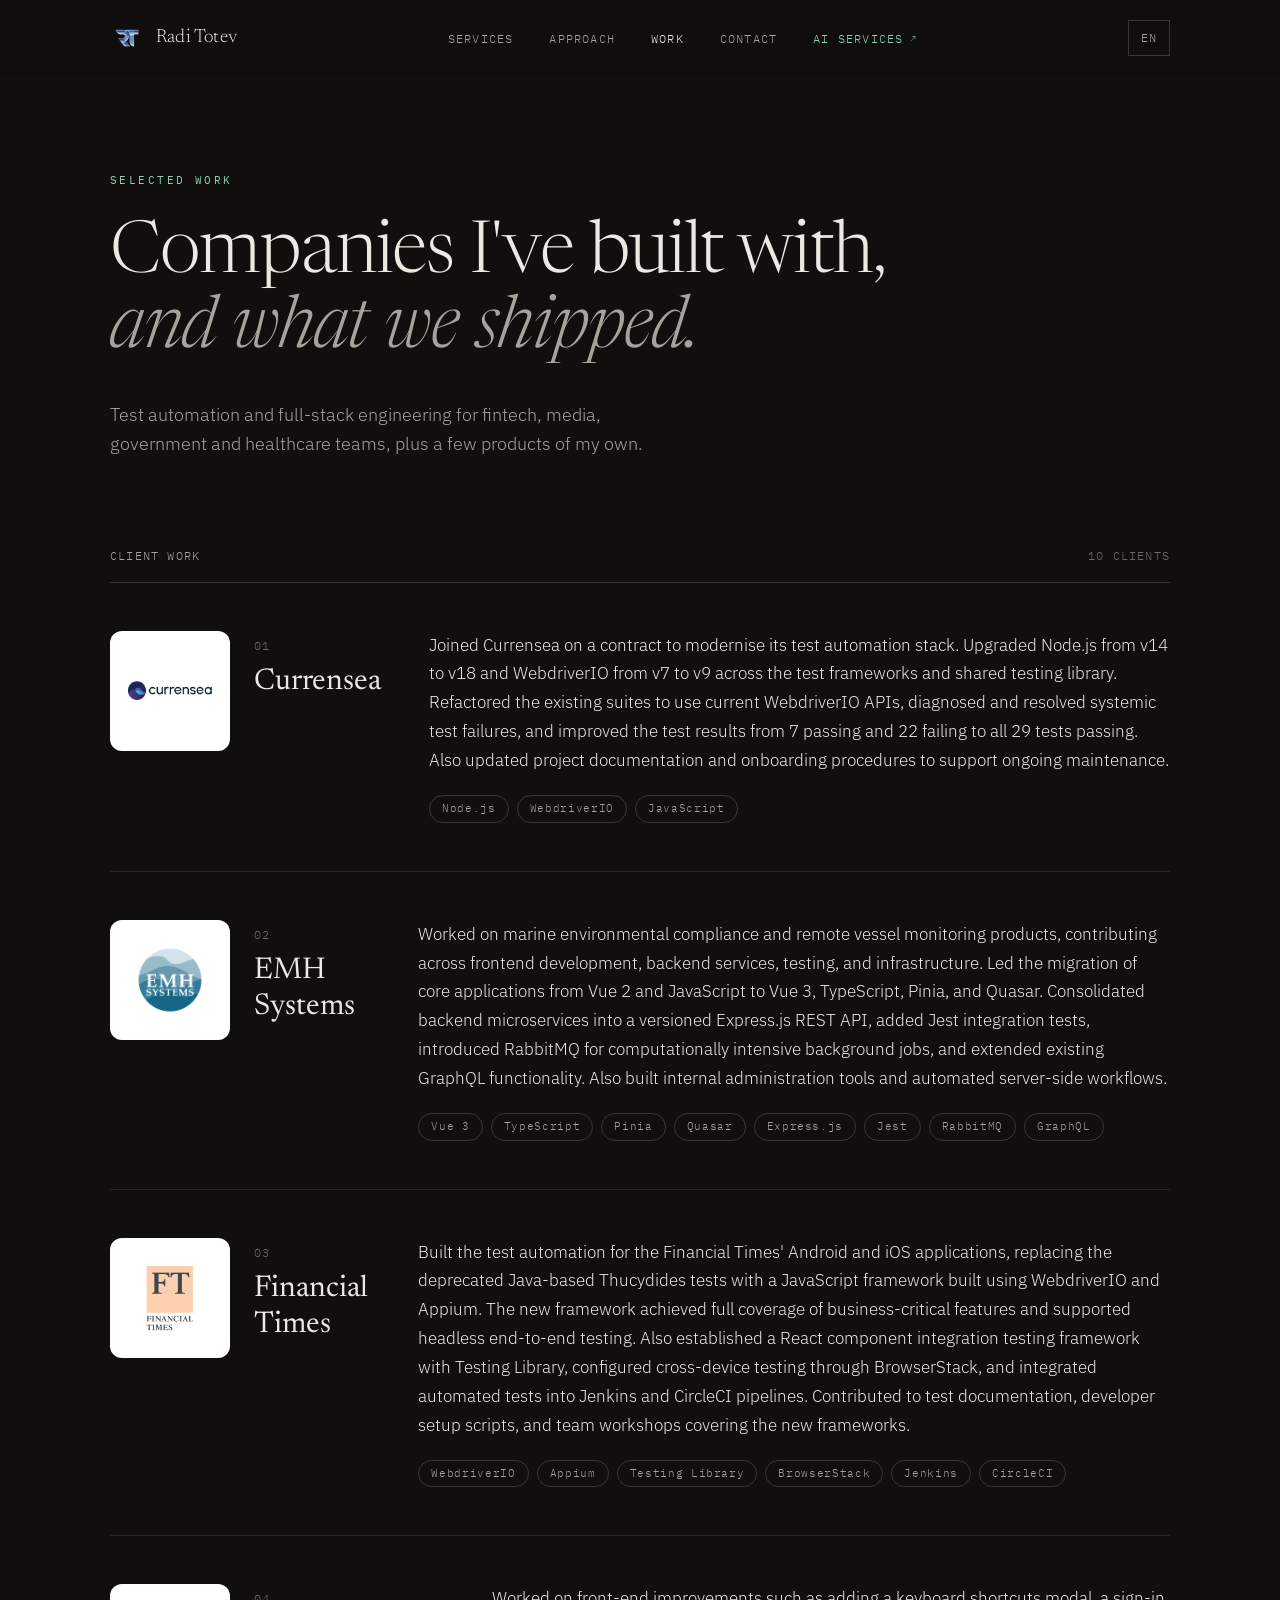
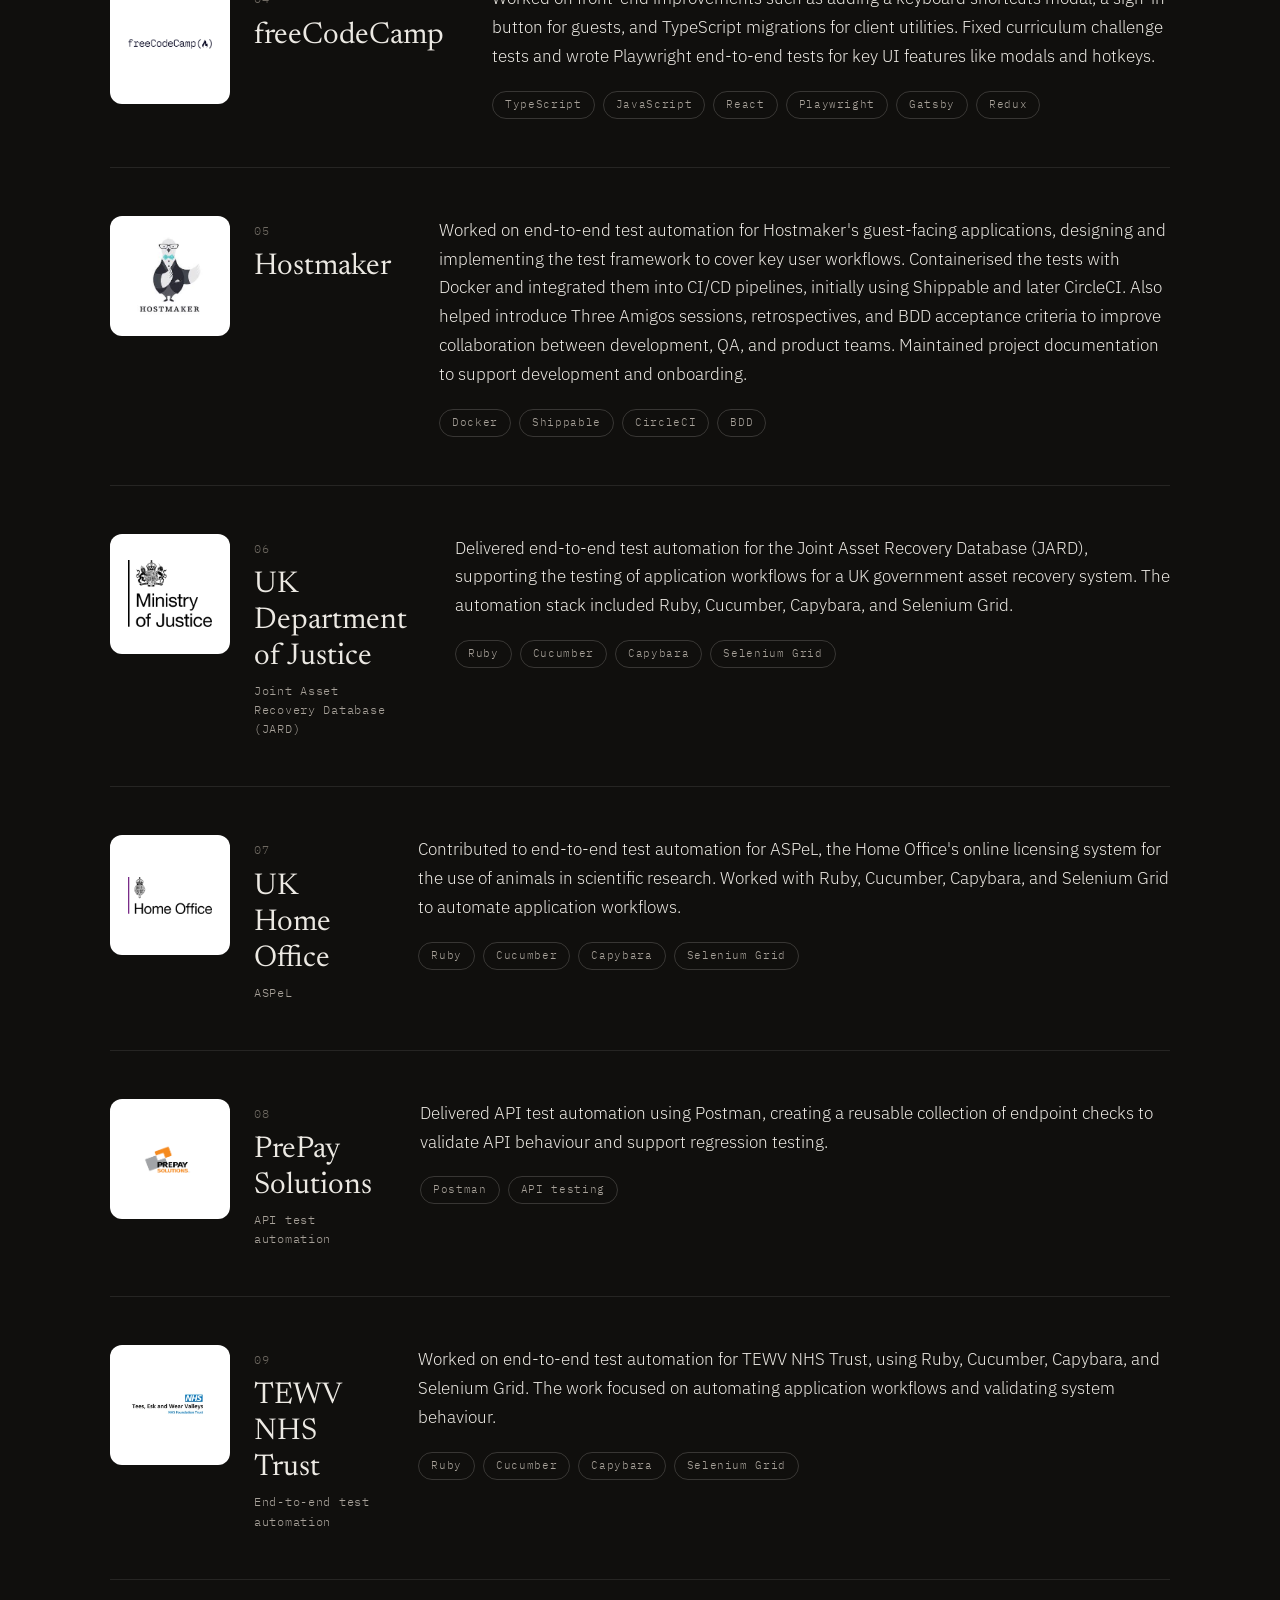
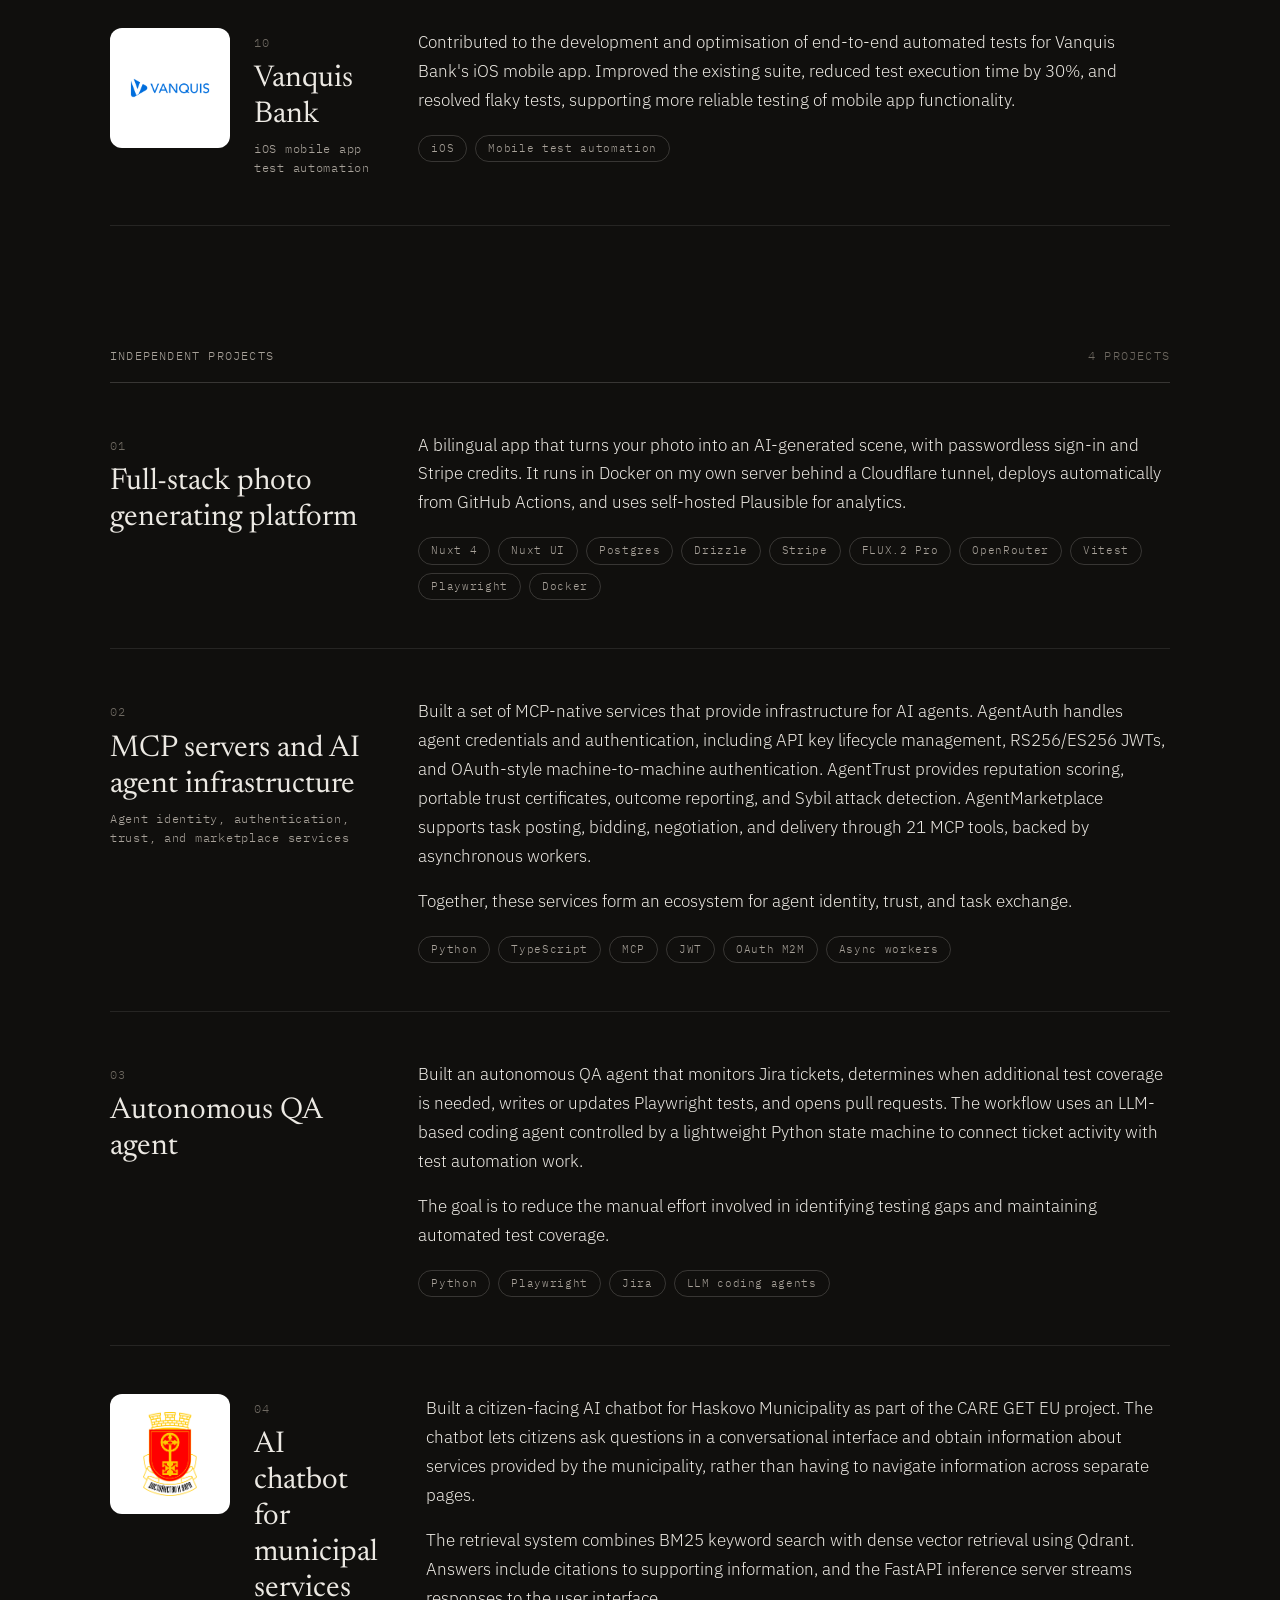
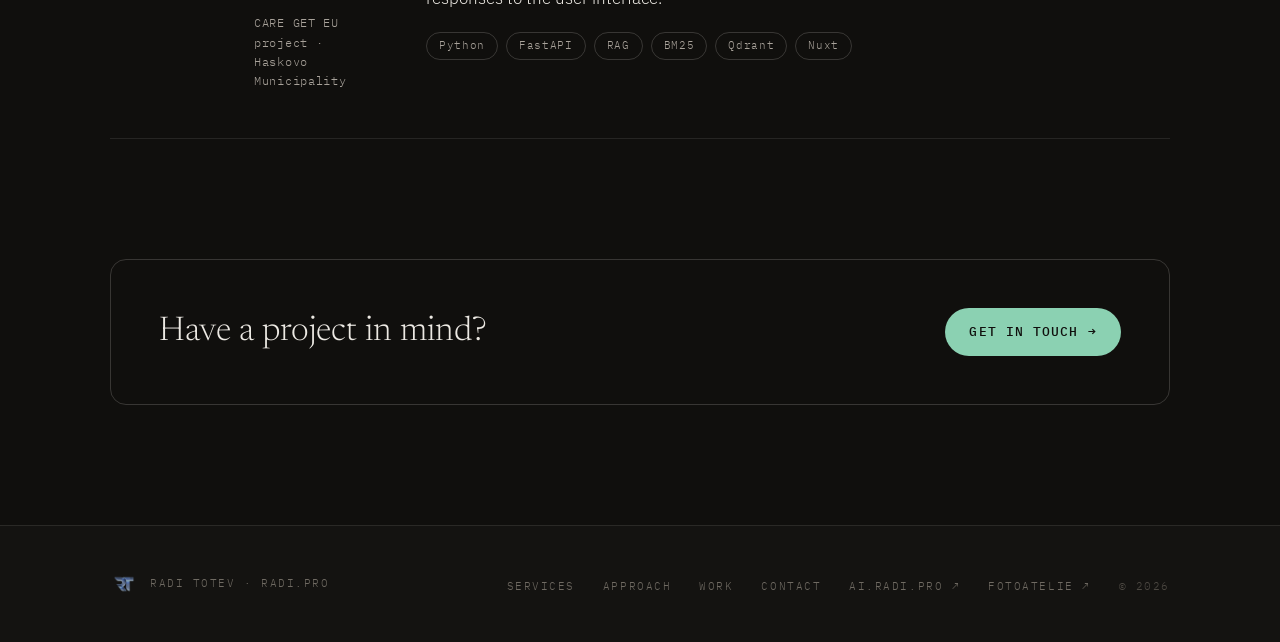
==== portfolio.html @ 9079ce74 "Add portfolio page with client work and independent projects" ====
<!DOCTYPE html>
<html lang="en" data-lang="en">
<head>
    <meta charset="UTF-8">
    <meta name="viewport" content="width=device-width, initial-scale=1.0">

    <!-- SEO Meta Tags -->
    <title>Portfolio | Radi Totev</title>
    <meta name="description" content="Selected work by Radi Totev: test automation and full-stack engineering for the Financial Times, freeCodeCamp, EMH Systems, UK government departments and more.">
    <meta name="author" content="Radi Totev">
    <meta name="robots" content="index, follow">
    <meta name="theme-color" content="#100f0d">
    <link rel="canonical" href="https://www.radi.pro/portfolio.html">

    <!-- Open Graph / Social Media -->
    <meta property="og:type" content="website">
    <meta property="og:url" content="https://www.radi.pro/portfolio.html">
    <meta property="og:site_name" content="Radi Totev — IT Solutions">
    <meta property="og:locale" content="en_US">
    <meta property="og:locale:alternate" content="bg_BG">
    <meta property="og:title" content="Portfolio | Radi Totev">
    <meta property="og:description" content="Test automation and full-stack engineering for fintech, media, government and healthcare teams.">
    <meta property="og:image" content="https://www.radi.pro/assets/og-image.png">
    <meta property="og:image:width" content="1200">
    <meta property="og:image:height" content="630">
    <meta property="og:image:alt" content="Radi Totev — self-hosted IT infrastructure">

    <!-- Twitter Card -->
    <meta name="twitter:card" content="summary_large_image">
    <meta name="twitter:title" content="Portfolio | Radi Totev">
    <meta name="twitter:description" content="Test automation and full-stack engineering for fintech, media, government and healthcare teams.">
    <meta name="twitter:image" content="https://www.radi.pro/assets/og-image.png">
    <meta name="twitter:image:alt" content="Radi Totev — self-hosted IT infrastructure">

        <!-- Favicon -->
    <link rel="apple-touch-icon" sizes="180x180" href="assets/favicon/apple-touch-icon.png">
    <link rel="icon" type="image/png" sizes="32x32" href="assets/favicon/favicon-32x32.png">
    <link rel="icon" type="image/png" sizes="16x16" href="assets/favicon/favicon-16x16.png">
    <link rel="manifest" href="assets/favicon/site.webmanifest">

    <!-- Fonts -->
    <link rel="preconnect" href="https://fonts.googleapis.com">
    <link rel="preconnect" href="https://fonts.gstatic.com" crossorigin>
    <link href="https://fonts.googleapis.com/css2?family=Newsreader:ital,opsz,wght@0,6..72,300..600;1,6..72,300..500&family=IBM+Plex+Sans:wght@300;400;500&family=IBM+Plex+Mono:wght@400;500&display=swap" rel="stylesheet">

    <!-- Stylesheet -->
    <link rel="stylesheet" href="style.css?v=3">

    <!-- Privacy-friendly analytics by Plausible -->
    <script async src="https://analytics.radi.pro/js/pa-_RwppZNgy5MrmGpZ4Vivo.js"></script>
    <script>
      window.plausible=window.plausible||function(){(plausible.q=plausible.q||[]).push(arguments)},plausible.init=plausible.init||function(i){plausible.o=i||{}};
      plausible.init()
    </script>
</head>
<body>
    <a href="#main" class="skip-link" data-i18n="accessibility.skipLink">Skip to main content</a>

    <!-- ============================================
         NAVIGATION
         ============================================ -->
    <nav class="nav" role="navigation" aria-label="Main navigation">
        <div class="wrap nav-inner">
            <a href="index.html" class="nav-logo" aria-label="Home">
                <img src="assets/logo.png" alt="">
                <span>Radi Totev</span>
            </a>

            <ul class="nav-links">
                <li><a href="index.html#services" class="nav-link" data-i18n="nav.services">Services</a></li>
                <li><a href="index.html#approach" class="nav-link" data-i18n="nav.approach">Approach</a></li>
                <li><a href="portfolio.html" class="nav-link" aria-current="page" data-i18n="nav.work">Work</a></li>
                <li><a href="index.html#contact" class="nav-link" data-i18n="nav.contact">Contact</a></li>
                <li>
                    <a href="https://ai.radi.pro" class="nav-link nav-link--ai" target="_blank" rel="noopener">
                        <span data-i18n="nav.ai">AI Services</span>
                        <span class="arr" aria-hidden="true">&#8599;</span>
                    </a>
                </li>
            </ul>

            <button class="lang-switcher" aria-label="Switch language" title="Switch language">
                <span class="lang-switcher-current">EN</span>
            </button>

            <button class="nav-toggle" aria-label="Toggle navigation menu" aria-expanded="false">
                <span></span>
                <span></span>
                <span></span>
            </button>
        </div>
    </nav>

    <main id="main">
        <section class="wrap pf-hero">
            <p class="eyebrow">Selected work</p>
            <h1>Companies I've built with, <em>and what we shipped.</em></h1>
            <p class="pf-lede">Test automation and full-stack engineering for fintech, media, government and healthcare teams, plus a few products of my own.</p>
        </section>

        <section id="work" class="wrap pf-section" aria-labelledby="work-h">
            <div class="pf-head">
                <h2 id="work-h">Client work</h2>
                <span>10 clients</span>
            </div>
            <article class="pf-row">
                <div class="pf-id">
                    <div class="pf-logo"><img src="assets/logos/currensea.png" alt="Currensea logo" loading="lazy"></div>
                    <div>
                        <span class="pf-num">01</span>
                        <h3 class="pf-name">Currensea</h3>
                    </div>
                </div>
                <div class="pf-body">
                    <p>Joined Currensea on a contract to modernise its test automation stack. Upgraded Node.js from v14 to v18 and WebdriverIO from v7 to v9 across the test frameworks and shared testing library. Refactored the existing suites to use current WebdriverIO APIs, diagnosed and resolved systemic test failures, and improved the test results from 7 passing and 22 failing to all 29 tests passing. Also updated project documentation and onboarding procedures to support ongoing maintenance.</p>
                    <ul class="pf-tags"><li>Node.js</li><li>WebdriverIO</li><li>JavaScript</li></ul>
                </div>
            </article>
            <article class="pf-row">
                <div class="pf-id">
                    <div class="pf-logo"><img src="assets/logos/emh.jpg" alt="EMH Systems logo" loading="lazy"></div>
                    <div>
                        <span class="pf-num">02</span>
                        <h3 class="pf-name">EMH Systems</h3>
                    </div>
                </div>
                <div class="pf-body">
                    <p>Worked on marine environmental compliance and remote vessel monitoring products, contributing across frontend development, backend services, testing, and infrastructure. Led the migration of core applications from Vue 2 and JavaScript to Vue 3, TypeScript, Pinia, and Quasar. Consolidated backend microservices into a versioned Express.js REST API, added Jest integration tests, introduced RabbitMQ for computationally intensive background jobs, and extended existing GraphQL functionality. Also built internal administration tools and automated server-side workflows.</p>
                    <ul class="pf-tags"><li>Vue 3</li><li>TypeScript</li><li>Pinia</li><li>Quasar</li><li>Express.js</li><li>Jest</li><li>RabbitMQ</li><li>GraphQL</li></ul>
                </div>
            </article>
            <article class="pf-row">
                <div class="pf-id">
                    <div class="pf-logo"><img src="assets/logos/ft.png" alt="Financial Times logo" loading="lazy"></div>
                    <div>
                        <span class="pf-num">03</span>
                        <h3 class="pf-name">Financial Times</h3>
                    </div>
                </div>
                <div class="pf-body">
                    <p>Built the test automation for the Financial Times&#x27; Android and iOS applications, replacing the deprecated Java-based Thucydides tests with a JavaScript framework built using WebdriverIO and Appium. The new framework achieved full coverage of business-critical features and supported headless end-to-end testing. Also established a React component integration testing framework with Testing Library, configured cross-device testing through BrowserStack, and integrated automated tests into Jenkins and CircleCI pipelines. Contributed to test documentation, developer setup scripts, and team workshops covering the new frameworks.</p>
                    <ul class="pf-tags"><li>WebdriverIO</li><li>Appium</li><li>Testing Library</li><li>BrowserStack</li><li>Jenkins</li><li>CircleCI</li></ul>
                </div>
            </article>
            <article class="pf-row">
                <div class="pf-id">
                    <div class="pf-logo"><img src="assets/logos/freecodecamp.png" alt="freeCodeCamp logo" loading="lazy"></div>
                    <div>
                        <span class="pf-num">04</span>
                        <h3 class="pf-name">freeCodeCamp</h3>
                    </div>
                </div>
                <div class="pf-body">
                    <p>Worked on front-end improvements such as adding a keyboard shortcuts modal, a sign-in button for guests, and TypeScript migrations for client utilities. Fixed curriculum challenge tests and wrote Playwright end-to-end tests for key UI features like modals and hotkeys.</p>
                    <ul class="pf-tags"><li>TypeScript</li><li>JavaScript</li><li>React</li><li>Playwright</li><li>Gatsby</li><li>Redux</li></ul>
                </div>
            </article>
            <article class="pf-row">
                <div class="pf-id">
                    <div class="pf-logo"><img src="assets/logos/hostmaker.jpg" alt="Hostmaker logo" loading="lazy"></div>
                    <div>
                        <span class="pf-num">05</span>
                        <h3 class="pf-name">Hostmaker</h3>
                    </div>
                </div>
                <div class="pf-body">
                    <p>Worked on end-to-end test automation for Hostmaker&#x27;s guest-facing applications, designing and implementing the test framework to cover key user workflows. Containerised the tests with Docker and integrated them into CI/CD pipelines, initially using Shippable and later CircleCI. Also helped introduce Three Amigos sessions, retrospectives, and BDD acceptance criteria to improve collaboration between development, QA, and product teams. Maintained project documentation to support development and onboarding.</p>
                    <ul class="pf-tags"><li>Docker</li><li>Shippable</li><li>CircleCI</li><li>BDD</li></ul>
                </div>
            </article>
            <article class="pf-row">
                <div class="pf-id">
                    <div class="pf-logo"><img src="assets/logos/moj.png" alt="UK Department of Justice logo" loading="lazy"></div>
                    <div>
                        <span class="pf-num">06</span>
                        <h3 class="pf-name">UK Department of Justice</h3>
                        <p class="pf-sub">Joint Asset Recovery Database (JARD)</p>
                    </div>
                </div>
                <div class="pf-body">
                    <p>Delivered end-to-end test automation for the Joint Asset Recovery Database (JARD), supporting the testing of application workflows for a UK government asset recovery system. The automation stack included Ruby, Cucumber, Capybara, and Selenium Grid.</p>
                    <ul class="pf-tags"><li>Ruby</li><li>Cucumber</li><li>Capybara</li><li>Selenium Grid</li></ul>
                </div>
            </article>
            <article class="pf-row">
                <div class="pf-id">
                    <div class="pf-logo"><img src="assets/logos/homeoffice.png" alt="UK Home Office logo" loading="lazy"></div>
                    <div>
                        <span class="pf-num">07</span>
                        <h3 class="pf-name">UK Home Office</h3>
                        <p class="pf-sub">ASPeL</p>
                    </div>
                </div>
                <div class="pf-body">
                    <p>Contributed to end-to-end test automation for ASPeL, the Home Office&#x27;s online licensing system for the use of animals in scientific research. Worked with Ruby, Cucumber, Capybara, and Selenium Grid to automate application workflows.</p>
                    <ul class="pf-tags"><li>Ruby</li><li>Cucumber</li><li>Capybara</li><li>Selenium Grid</li></ul>
                </div>
            </article>
            <article class="pf-row">
                <div class="pf-id">
                    <div class="pf-logo"><img src="assets/logos/prepay.png" alt="PrePay Solutions logo" loading="lazy"></div>
                    <div>
                        <span class="pf-num">08</span>
                        <h3 class="pf-name">PrePay Solutions</h3>
                        <p class="pf-sub">API test automation</p>
                    </div>
                </div>
                <div class="pf-body">
                    <p>Delivered API test automation using Postman, creating a reusable collection of endpoint checks to validate API behaviour and support regression testing.</p>
                    <ul class="pf-tags"><li>Postman</li><li>API testing</li></ul>
                </div>
            </article>
            <article class="pf-row">
                <div class="pf-id">
                    <div class="pf-logo"><img src="assets/logos/tewv.jpg" alt="TEWV NHS Trust logo" loading="lazy"></div>
                    <div>
                        <span class="pf-num">09</span>
                        <h3 class="pf-name">TEWV NHS Trust</h3>
                        <p class="pf-sub">End-to-end test automation</p>
                    </div>
                </div>
                <div class="pf-body">
                    <p>Worked on end-to-end test automation for TEWV NHS Trust, using Ruby, Cucumber, Capybara, and Selenium Grid. The work focused on automating application workflows and validating system behaviour.</p>
                    <ul class="pf-tags"><li>Ruby</li><li>Cucumber</li><li>Capybara</li><li>Selenium Grid</li></ul>
                </div>
            </article>
            <article class="pf-row">
                <div class="pf-id">
                    <div class="pf-logo"><img src="assets/logos/vanquis.png" alt="Vanquis Bank logo" loading="lazy"></div>
                    <div>
                        <span class="pf-num">10</span>
                        <h3 class="pf-name">Vanquis Bank</h3>
                        <p class="pf-sub">iOS mobile app test automation</p>
                    </div>
                </div>
                <div class="pf-body">
                    <p>Contributed to the development and optimisation of end-to-end automated tests for Vanquis Bank&#x27;s iOS mobile app. Improved the existing suite, reduced test execution time by 30%, and resolved flaky tests, supporting more reliable testing of mobile app functionality.</p>
                    <ul class="pf-tags"><li>iOS</li><li>Mobile test automation</li></ul>
                </div>
            </article>
        </section>

        <section id="projects" class="wrap pf-section" aria-labelledby="projects-h">
            <div class="pf-head">
                <h2 id="projects-h">Independent projects</h2>
                <span>4 projects</span>
            </div>
            <article class="pf-row">
                <div class="pf-id">
                    <div>
                        <span class="pf-num">01</span>
                        <h3 class="pf-name">Full-stack photo generating platform</h3>
                    </div>
                </div>
                <div class="pf-body">
                    <p>A bilingual app that turns your photo into an AI-generated scene, with passwordless sign-in and Stripe credits. It runs in Docker on my own server behind a Cloudflare tunnel, deploys automatically from GitHub Actions, and uses self-hosted Plausible for analytics.</p>
                    <ul class="pf-tags"><li>Nuxt 4</li><li>Nuxt UI</li><li>Postgres</li><li>Drizzle</li><li>Stripe</li><li>FLUX.2 Pro</li><li>OpenRouter</li><li>Vitest</li><li>Playwright</li><li>Docker</li></ul>
                </div>
            </article>
            <article class="pf-row">
                <div class="pf-id">
                    <div>
                        <span class="pf-num">02</span>
                        <h3 class="pf-name">MCP servers and AI agent infrastructure</h3>
                        <p class="pf-sub">Agent identity, authentication, trust, and marketplace services</p>
                    </div>
                </div>
                <div class="pf-body">
                    <p>Built a set of MCP-native services that provide infrastructure for AI agents. AgentAuth handles agent credentials and authentication, including API key lifecycle management, RS256/ES256 JWTs, and OAuth-style machine-to-machine authentication. AgentTrust provides reputation scoring, portable trust certificates, outcome reporting, and Sybil attack detection. AgentMarketplace supports task posting, bidding, negotiation, and delivery through 21 MCP tools, backed by asynchronous workers.</p>
                    <p>Together, these services form an ecosystem for agent identity, trust, and task exchange.</p>
                    <ul class="pf-tags"><li>Python</li><li>TypeScript</li><li>MCP</li><li>JWT</li><li>OAuth M2M</li><li>Async workers</li></ul>
                </div>
            </article>
            <article class="pf-row">
                <div class="pf-id">
                    <div>
                        <span class="pf-num">03</span>
                        <h3 class="pf-name">Autonomous QA agent</h3>
                    </div>
                </div>
                <div class="pf-body">
                    <p>Built an autonomous QA agent that monitors Jira tickets, determines when additional test coverage is needed, writes or updates Playwright tests, and opens pull requests. The workflow uses an LLM-based coding agent controlled by a lightweight Python state machine to connect ticket activity with test automation work.</p>
                    <p>The goal is to reduce the manual effort involved in identifying testing gaps and maintaining automated test coverage.</p>
                    <ul class="pf-tags"><li>Python</li><li>Playwright</li><li>Jira</li><li>LLM coding agents</li></ul>
                </div>
            </article>
            <article class="pf-row">
                <div class="pf-id">
                    <div class="pf-logo"><img src="assets/logos/haskovo.png" alt="AI chatbot for municipal services logo" loading="lazy"></div>
                    <div>
                        <span class="pf-num">04</span>
                        <h3 class="pf-name">AI chatbot for municipal services</h3>
                        <p class="pf-sub">CARE GET EU project · Haskovo Municipality</p>
                    </div>
                </div>
                <div class="pf-body">
                    <p>Built a citizen-facing AI chatbot for Haskovo Municipality as part of the CARE GET EU project. The chatbot lets citizens ask questions in a conversational interface and obtain information about services provided by the municipality, rather than having to navigate information across separate pages.</p>
                    <p>The retrieval system combines BM25 keyword search with dense vector retrieval using Qdrant. Answers include citations to supporting information, and the FastAPI inference server streams responses to the user interface.</p>
                    <ul class="pf-tags"><li>Python</li><li>FastAPI</li><li>RAG</li><li>BM25</li><li>Qdrant</li><li>Nuxt</li></ul>
                </div>
            </article>
        </section>

        <section class="wrap pf-section">
            <div class="pf-cta">
                <h2>Have a project in mind?</h2>
                <a href="index.html#contact" class="pf-btn">Get in touch <span aria-hidden="true">&rarr;</span></a>
            </div>
        </section>
    </main>

    <footer class="footer" role="contentinfo">
        <div class="footer-inner">
            <a href="index.html" class="footer-id" aria-label="Home">
                <img src="assets/logo.png" alt="">
                <span class="footer-meta">Radi Totev &middot; radi.pro</span>
            </a>

            <ul class="footer-nav">
                <li><a href="index.html#services" data-i18n="nav.services">Services</a></li>
                <li><a href="index.html#approach" data-i18n="nav.approach">Approach</a></li>
                <li><a href="portfolio.html" data-i18n="nav.work">Work</a></li>
                <li><a href="index.html#contact" data-i18n="nav.contact">Contact</a></li>
                <li><a href="https://ai.radi.pro" target="_blank" rel="noopener">ai.radi.pro &#8599;</a></li>
                <li><a href="https://foto-atelie.com" target="_blank" rel="noopener">FotoAtelie &#8599;</a></li>
                <li><span class="footer-copy">&copy; <span id="current-year"></span></span></li>
            </ul>
        </div>
    </footer>

    <script src="script.js?v=3"></script>
</body>
</html>
---- style.css ----
/* ============================================
   RADI TOTEV — radi.pro
   Warm ink / serif-mono editorial. Dark only.
   ============================================ */

:root {
    --ink: #100f0d;
    --ink-2: #141311;
    --paper: #ece9e3;
    --muted: #a8a29a;
    --dim: #6f6a62;
    --faint: #4d4943;
    --accent: #8bd1b2;
    --line: rgba(236, 233, 227, 0.1);
    --line-strong: rgba(236, 233, 227, 0.18);
    --hover: rgba(236, 233, 227, 0.022);
    --error: #e08a7d;

    --serif: 'Newsreader', Georgia, 'Times New Roman', serif;
    --sans: 'IBM Plex Sans', system-ui, -apple-system, sans-serif;
    --mono: 'IBM Plex Mono', ui-monospace, 'SF Mono', Menlo, monospace;

    --nav-h: 76px;
    --wrap: 1140px;
    --pad: 40px;
    --ease: 240ms cubic-bezier(0.4, 0, 0.2, 1);
}

*, *::before, *::after { box-sizing: border-box; margin: 0; padding: 0; }

html { scroll-behavior: smooth; -webkit-text-size-adjust: 100%; }

body {
    background: var(--ink);
    color: var(--paper);
    font-family: var(--sans);
    font-weight: 300;
    font-size: 17px;
    line-height: 1.6;
    -webkit-font-smoothing: antialiased;
    -moz-osx-font-smoothing: grayscale;
    overflow-x: hidden;
}

a { color: var(--paper); text-decoration: none; transition: color var(--ease); }
a:hover { color: var(--accent); }
button { font: inherit; color: inherit; }
img { display: block; max-width: 100%; }
::selection { background: var(--accent); color: var(--ink); }
:focus-visible { outline: 1px solid var(--accent); outline-offset: 3px; }
:focus:not(:focus-visible) { outline: none; }

.wrap { max-width: var(--wrap); margin: 0 auto; padding: 0 var(--pad); }

/* Shared type ------------------------------- */
.eyebrow {
    font-family: var(--mono);
    font-size: 11px;
    font-weight: 400;
    letter-spacing: 0.22em;
    text-transform: uppercase;
    color: var(--dim);
}
.eyebrow--accent { color: var(--accent); }

.display {
    font-family: var(--serif);
    font-weight: 300;
    line-height: 1.1;
    letter-spacing: -0.015em;
    text-wrap: balance;
}

.lede { color: var(--muted); line-height: 1.75; text-wrap: pretty; }

.mono-link {
    font-family: var(--mono);
    font-size: 12px;
    letter-spacing: 0.1em;
    text-transform: uppercase;
    color: var(--muted);
}
.mono-link:hover { color: var(--paper); }

/* Buttons ----------------------------------- */
.btn {
    display: inline-flex;
    align-items: center;
    gap: 12px;
    padding: 15px 30px;
    border: 1px solid transparent;
    font-family: var(--mono);
    font-size: 12px;
    letter-spacing: 0.12em;
    text-transform: uppercase;
    cursor: pointer;
    transition: all var(--ease);
}
.btn--solid { background: var(--paper); color: var(--ink); }
.btn--solid:hover { background: var(--accent); color: var(--ink); }
.btn--solid:disabled { opacity: 0.5; cursor: default; }
.btn--ghost { border-color: var(--line-strong); color: var(--muted); background: none; }
.btn--ghost:hover { border-color: var(--paper); color: var(--paper); }

/* Skip link --------------------------------- */
.skip-link {
    position: fixed;
    top: -100px;
    left: 16px;
    z-index: 9999;
    padding: 10px 16px;
    background: var(--accent);
    color: var(--ink);
    font-family: var(--mono);
    font-size: 12px;
    transition: top 150ms ease;
}
.skip-link:focus { top: 16px; color: var(--ink); }

/* ============================================
   NAV
   ============================================ */
.nav {
    position: fixed;
    top: 0; left: 0; right: 0;
    z-index: 100;
    background: rgba(16, 15, 13, 0.72);
    backdrop-filter: blur(14px);
    -webkit-backdrop-filter: blur(14px);
    border-bottom: 1px solid transparent;
    transition: background var(--ease), border-color var(--ease);
}
.nav.scrolled { background: rgba(16, 15, 13, 0.94); border-bottom-color: var(--line); }

.nav-inner {
    height: var(--nav-h);
    display: flex;
    align-items: center;
    justify-content: space-between;
    gap: 32px;
}

.nav-logo { display: flex; align-items: center; gap: 12px; }
.nav-logo:hover { color: var(--paper); }
.nav-logo img { height: 34px; width: auto; opacity: 0.95; }
.nav-logo span { font-family: var(--serif); font-size: 19px; letter-spacing: 0.01em; }

.nav-links { display: flex; align-items: center; gap: 36px; list-style: none; }

.nav-link {
    position: relative;
    font-family: var(--mono);
    font-size: 12px;
    letter-spacing: 0.1em;
    text-transform: uppercase;
    color: var(--muted);
}
.nav-link:hover { color: var(--paper); }
.nav-link--ai { display: inline-flex; align-items: center; gap: 7px; color: var(--accent); }
.nav-link--ai .arr { font-size: 10px; opacity: 0.75; }
.nav-link--ai:hover { color: var(--paper); }

.lang-switcher {
    display: inline-flex;
    align-items: center;
    gap: 8px;
    padding: 7px 12px;
    background: none;
    border: 1px solid var(--line-strong);
    font-family: var(--mono);
    font-size: 12px;
    letter-spacing: 0.1em;
    color: var(--muted);
    cursor: pointer;
    transition: all var(--ease);
}
.lang-switcher:hover { border-color: var(--line-strong); color: var(--paper); }

.nav-toggle { display: none; background: none; border: none; cursor: pointer; padding: 10px 4px; }
.nav-toggle span {
    display: block;
    width: 22px; height: 1px;
    background: var(--paper);
    margin: 6px 0;
    transition: transform var(--ease), opacity var(--ease);
}
.nav-toggle.active span:nth-child(1) { transform: translateY(7px) rotate(45deg); }
.nav-toggle.active span:nth-child(2) { opacity: 0; }
.nav-toggle.active span:nth-child(3) { transform: translateY(-7px) rotate(-45deg); }

/* ============================================
   HERO
   ============================================ */
.hero {
    position: relative;
    min-height: 100vh;
    display: flex;
    align-items: flex-end;
    padding: calc(var(--nav-h) + 40px) 0 96px;
    overflow: hidden;
}

.hero-media { position: absolute; inset: 0; z-index: 0; }
.hero-media video {
    position: absolute;
    top: 50%; left: 50%;
    transform: translate(-50%, -50%);
    min-width: 100%; min-height: 100%;
    object-fit: cover;
    filter: grayscale(1) contrast(1.05);
}
.hero-media::after {
    content: '';
    position: absolute;
    inset: 0;
    background: linear-gradient(to bottom,
        rgba(16, 15, 13, 0.86) 0%,
        rgba(16, 15, 13, 0.78) 45%,
        rgba(16, 15, 13, 0.97) 100%);
}

.hero-inner { position: relative; z-index: 1; width: 100%; }
.hero .eyebrow { display: block; margin-bottom: 40px; }
.hero h1 {
    font-family: var(--serif);
    font-weight: 300;
    font-size: clamp(44px, 6.6vw, 92px);
    line-height: 1.03;
    letter-spacing: -0.02em;
    max-width: 17ch;
    margin-bottom: 36px;
    text-wrap: balance;
}
.hero h1 em { font-style: italic; color: var(--accent); }
.hero-sub { font-size: 19px; max-width: 52ch; margin-bottom: 48px; }
.hero-cta { display: flex; flex-wrap: wrap; gap: 14px; }

/* Reveal ------------------------------------ */
.rise { opacity: 0; transform: translateY(14px); transition: opacity 700ms ease, transform 700ms ease; }
.rise.in { opacity: 1; transform: none; }
.rise-1 { transition-delay: 80ms; }
.rise-2 { transition-delay: 160ms; }
.rise-3 { transition-delay: 240ms; }

/* ============================================
   SERVICES
   ============================================ */
.section { padding: 120px 0 128px; }
.section--ruled { border-top: 1px solid var(--line); }
.section--sunk { background: var(--ink-2); }

.svc-head {
    display: grid;
    grid-template-columns: minmax(0, 1fr) minmax(0, 1.15fr);
    gap: 64px;
    align-items: end;
    margin-bottom: 72px;
}
.svc-head .eyebrow { display: block; margin-bottom: 22px; }
.svc-head h2 { font-size: clamp(32px, 4vw, 52px); }
.svc-head .lede { font-size: 16px; max-width: 46ch; }

.svc-list { border-bottom: 1px solid var(--line); }
.svc-item { border-top: 1px solid var(--line); }

.svc-row {
    width: 100%;
    display: grid;
    grid-template-columns: 60px minmax(0, 1fr) 28px;
    align-items: baseline;
    gap: 20px;
    padding: 28px 8px;
    background: none;
    border: none;
    text-align: left;
    cursor: pointer;
    transition: background var(--ease);
}
.svc-row:hover { background: var(--hover); }
.svc-num { font-family: var(--mono); font-size: 12px; letter-spacing: 0.1em; color: var(--dim); }
.svc-title {
    font-family: var(--serif);
    font-weight: 300;
    font-size: clamp(21px, 2.2vw, 28px);
    line-height: 1.25;
    color: var(--paper);
}
.svc-row:hover .svc-title { color: var(--accent); }
.svc-mark {
    position: relative;
    justify-self: end;
    width: 13px; height: 13px;
    color: var(--dim);
    transition: color var(--ease);
}
.svc-mark::before, .svc-mark::after {
    content: '';
    position: absolute;
    top: 50%; left: 0;
    width: 13px; height: 1px;
    background: currentColor;
    transition: transform var(--ease);
}
.svc-mark::after { transform: rotate(90deg); }
.svc-row[aria-expanded="true"] .svc-mark { color: var(--accent); }
.svc-row[aria-expanded="true"] .svc-mark::after { transform: rotate(0deg); }

.svc-body {
    display: grid;
    grid-template-rows: 0fr;
    transition: grid-template-rows 300ms cubic-bezier(0.4, 0, 0.2, 1);
}
.svc-body.open { grid-template-rows: 1fr; }
.svc-body > div { overflow: hidden; }
.svc-body p {
    display: grid;
    grid-template-columns: 60px minmax(0, 1fr);
    gap: 20px;
    padding: 0 8px 34px;
    font-size: 16px;
    line-height: 1.75;
    color: var(--muted);
    text-wrap: pretty;
}
.svc-body p::before { content: ''; }
.svc-body p span { max-width: 64ch; }

/* ============================================
   AI BAND
   ============================================ */
.ai-band { display: block; color: inherit; transition: background var(--ease); }
.ai-band:hover { background: var(--hover); color: inherit; }
.ai-inner {
    display: grid;
    grid-template-columns: repeat(auto-fit, minmax(320px, 1fr));
    gap: 64px;
    align-items: center;
    padding: 96px var(--pad) 100px;
    max-width: var(--wrap);
    margin: 0 auto;
}
.ai-inner .eyebrow { display: block; margin-bottom: 22px; }
.ai-inner h2 { font-size: clamp(30px, 3.6vw, 46px); }
.ai-inner .lede { max-width: 44ch; margin-bottom: 32px; }
.ai-cue {
    display: inline-flex;
    align-items: center;
    gap: 14px;
    padding-bottom: 10px;
    border-bottom: 1px solid rgba(236, 233, 227, 0.28);
    font-family: var(--mono);
    font-size: 13px;
    letter-spacing: 0.12em;
    text-transform: uppercase;
    color: var(--paper);
    transition: border-color var(--ease);
}
.ai-band:hover .ai-cue { border-bottom-color: var(--accent); }
.ai-cue .arr { font-size: 15px; color: var(--accent); }

/* ============================================
   APPROACH
   ============================================ */
.approach-head { max-width: 60ch; margin-bottom: 88px; }
.approach-head .eyebrow { display: block; margin-bottom: 22px; }
.approach-head h2 { font-size: clamp(32px, 4vw, 52px); }

.approach-grid {
    display: grid;
    grid-template-columns: repeat(auto-fit, minmax(260px, 1fr));
    gap: 1px;
    background: var(--line);
}
.approach-card { background: var(--ink-2); padding: 40px 36px 48px; }
.approach-card .numeral {
    display: block;
    font-family: var(--mono);
    font-size: 11px;
    letter-spacing: 0.18em;
    color: var(--accent);
    margin-bottom: 28px;
}
.approach-card h3 {
    font-family: var(--serif);
    font-weight: 400;
    font-size: 24px;
    line-height: 1.25;
    margin-bottom: 16px;
}
.approach-card p { font-size: 15.5px; line-height: 1.75; color: var(--muted); text-wrap: pretty; }

/* ============================================
   CONTACT
   ============================================ */
.contact-grid {
    display: grid;
    grid-template-columns: repeat(auto-fit, minmax(340px, 1fr));
    gap: 80px;
    align-items: start;
}
.contact-copy .eyebrow { display: block; margin-bottom: 22px; }
.contact-copy h2 { font-size: clamp(32px, 4vw, 52px); margin-bottom: 32px; }
.contact-copy .lede { max-width: 46ch; margin-bottom: 44px; }

.facts { display: grid; gap: 18px; padding-top: 36px; border-top: 1px solid var(--line); max-width: 44ch; }
.fact { display: flex; justify-content: space-between; gap: 24px; }
.fact dt {
    font-family: var(--mono);
    font-size: 11px;
    letter-spacing: 0.16em;
    text-transform: uppercase;
    color: var(--dim);
}
.fact dd { font-size: 15px; color: var(--muted); text-align: right; }

/* Form -------------------------------------- */
.form { display: grid; gap: 26px; }
.field { display: grid; gap: 10px; }
.field label {
    font-family: var(--mono);
    font-size: 11px;
    letter-spacing: 0.16em;
    text-transform: uppercase;
    color: var(--dim);
}
.field label .opt { text-transform: none; letter-spacing: 0; }
.field input, .field textarea {
    background: transparent;
    border: none;
    border-bottom: 1px solid var(--line-strong);
    padding: 12px 2px;
    font-family: var(--sans);
    font-weight: 300;
    font-size: 17px;
    color: var(--paper);
    transition: border-color var(--ease);
}
.field textarea { resize: vertical; min-height: 120px; line-height: 1.6; }
.field input::placeholder, .field textarea::placeholder { color: var(--faint); }
.field input:focus, .field textarea:focus { outline: none; border-bottom-color: var(--accent); }
.field input.invalid, .field textarea.invalid { border-bottom-color: var(--error); }
.field .err {
    display: none;
    font-family: var(--mono);
    font-size: 11px;
    letter-spacing: 0.04em;
    color: var(--error);
}
.field.has-error .err { display: block; }
.form .btn { justify-self: start; margin-top: 10px; }

.sent { display: none; padding: 56px 44px; border: 1px solid rgba(236, 233, 227, 0.14); }
.sent.visible { display: block; }
.sent .eyebrow { display: block; margin-bottom: 24px; }
.sent h3 { font-family: var(--serif); font-weight: 300; font-size: 30px; line-height: 1.2; margin-bottom: 14px; }
.sent p { font-size: 16px; line-height: 1.75; color: var(--muted); max-width: 40ch; }

/* ============================================
   FOOTER
   ============================================ */
.footer { border-top: 1px solid var(--line); background: var(--ink-2); }
.footer-inner {
    display: flex;
    flex-wrap: wrap;
    gap: 28px;
    align-items: center;
    justify-content: space-between;
    padding: 44px var(--pad);
    max-width: var(--wrap);
    margin: 0 auto;
}
.footer-id { display: flex; align-items: center; gap: 12px; }
.footer-id img { height: 28px; width: auto; opacity: 0.7; }
.footer-nav { display: flex; flex-wrap: wrap; gap: 28px; align-items: center; list-style: none; }
.footer-meta,
.footer-nav a {
    font-family: var(--mono);
    font-size: 11px;
    letter-spacing: 0.14em;
    text-transform: uppercase;
    color: var(--dim);
}
.footer-nav a:hover { color: var(--paper); }
.footer-copy { font-family: var(--mono); font-size: 11px; letter-spacing: 0.14em; color: var(--faint); }

/* ============================================
   RESPONSIVE
   ============================================ */
@media (max-width: 940px) {
    .svc-head { grid-template-columns: 1fr; gap: 32px; align-items: start; }
    .approach-head { margin-bottom: 56px; }
}

@media (max-width: 820px) {
    :root { --pad: 24px; }

    .nav-toggle { display: block; order: 3; }

    .nav-links {
        position: fixed;
        top: var(--nav-h);
        left: 0; right: 0;
        flex-direction: column;
        align-items: flex-start;
        gap: 0;
        padding: 8px var(--pad) 28px;
        background: var(--ink);
        border-bottom: 1px solid var(--line);
        transform: translateY(-8px);
        opacity: 0;
        visibility: hidden;
        transition: all var(--ease);
    }
    .nav-links.open { transform: none; opacity: 1; visibility: visible; }
    .nav-links li { width: 100%; border-bottom: 1px solid var(--line); }
    .nav-links li:last-child { border-bottom: none; }
    .nav-link { display: block; padding: 20px 0; }

    .lang-switcher { margin-left: auto; order: 2; }

    .section { padding: 88px 0 96px; }
    .ai-inner { padding: 80px var(--pad) 84px; gap: 40px; }
    .contact-grid { gap: 56px; }
    .hero { padding-bottom: 72px; }
    .hero-sub { font-size: 18px; }

    .svc-row { grid-template-columns: 34px minmax(0, 1fr) 20px; gap: 14px; padding: 24px 0; }
    .svc-body p { grid-template-columns: 34px minmax(0, 1fr); gap: 14px; padding: 0 0 28px; }
    .fact { flex-direction: column; gap: 4px; }
    .fact dd { text-align: left; }
    .sent { padding: 40px 28px; }
}

@media (max-width: 520px) {
    .btn { width: 100%; justify-content: center; }
    .hero-cta { flex-direction: column; }
    .footer-inner { flex-direction: column; align-items: flex-start; gap: 24px; }
}

/* ============================================
   REDUCED MOTION
   ============================================ */
@media (prefers-reduced-motion: reduce) {
    html { scroll-behavior: auto; }
    *, *::before, *::after { animation-duration: 0.01ms !important; transition-duration: 0.01ms !important; }
    .rise { opacity: 1; transform: none; }
    .hero-media video { display: none; }
}

/* Portfolio page ---------------------------- */
.nav-link[aria-current="page"] { color: var(--paper); }
.pf-hero { padding-top: calc(var(--nav-h) + 96px); padding-bottom: 88px; }
.pf-hero .eyebrow { display: block; margin-bottom: 28px; color: var(--accent); }
.pf-hero h1 {
    max-width: 820px;
    font-family: var(--serif);
    font-weight: 300;
    font-size: clamp(40px, 6vw, 72px);
    line-height: 1.05;
    letter-spacing: -0.015em;
}
.pf-hero h1 em { color: var(--muted); }
.pf-lede { max-width: 560px; margin-top: 32px; font-size: 18px; color: var(--muted); }
.pf-section { padding-bottom: 120px; }
.pf-head {
    display: flex;
    justify-content: space-between;
    gap: 16px;
    padding-bottom: 16px;
    border-bottom: 1px solid var(--line-strong);
    font-family: var(--mono);
    font-size: 12px;
    letter-spacing: 0.1em;
    text-transform: uppercase;
    color: var(--dim);
}
.pf-head h2 { font: inherit; color: var(--muted); }
.pf-row { display: flex; flex-wrap: wrap; gap: 32px 48px; padding: 48px 0; border-bottom: 1px solid var(--line); }
.pf-id { flex: 1 1 260px; display: flex; gap: 24px; align-items: flex-start; }
.pf-logo {
    flex: 0 0 auto;
    width: 120px;
    height: 120px;
    padding: 18px;
    border-radius: 12px;
    background: #fff;
    display: flex;
    align-items: center;
    justify-content: center;
}
.pf-logo img { max-width: 100%; max-height: 100%; object-fit: contain; }
.pf-num { font-family: var(--mono); font-size: 12px; letter-spacing: 0.1em; color: var(--dim); }
.pf-name { margin-top: 6px; font-family: var(--serif); font-weight: 400; font-size: 30px; line-height: 1.2; }
.pf-sub { margin-top: 6px; font-family: var(--mono); font-size: 12px; letter-spacing: 0.06em; color: var(--muted); }
.pf-body { flex: 999 1 420px; min-width: 0; }
.pf-body p { line-height: 1.7; }
.pf-body p + p { margin-top: 16px; }
.pf-tags { display: flex; flex-wrap: wrap; gap: 8px; margin-top: 20px; list-style: none; }
.pf-tags li {
    font-family: var(--mono);
    font-size: 11px;
    letter-spacing: 0.06em;
    color: var(--muted);
    border: 1px solid var(--line-strong);
    border-radius: 999px;
    padding: 4px 12px;
}
.pf-cta {
    display: flex;
    flex-wrap: wrap;
    align-items: center;
    justify-content: space-between;
    gap: 24px;
    padding: 48px;
    border: 1px solid var(--line-strong);
    border-radius: 16px;
}
.pf-cta h2 { font-family: var(--serif); font-weight: 300; font-size: 34px; line-height: 1.2; }
.pf-btn {
    display: inline-flex;
    align-items: center;
    gap: 10px;
    min-height: 48px;
    padding: 0 24px;
    border-radius: 999px;
    background: var(--accent);
    color: var(--ink);
    font-family: var(--mono);
    font-size: 13px;
    font-weight: 500;
    letter-spacing: 0.08em;
    text-transform: uppercase;
}
.pf-btn:hover { color: var(--ink); background: var(--paper); }
@media (max-width: 520px) {
    .pf-hero { padding-top: calc(var(--nav-h) + 56px); }
    .pf-logo { width: 88px; height: 88px; padding: 12px; }
    .pf-cta { padding: 32px 24px; }
}
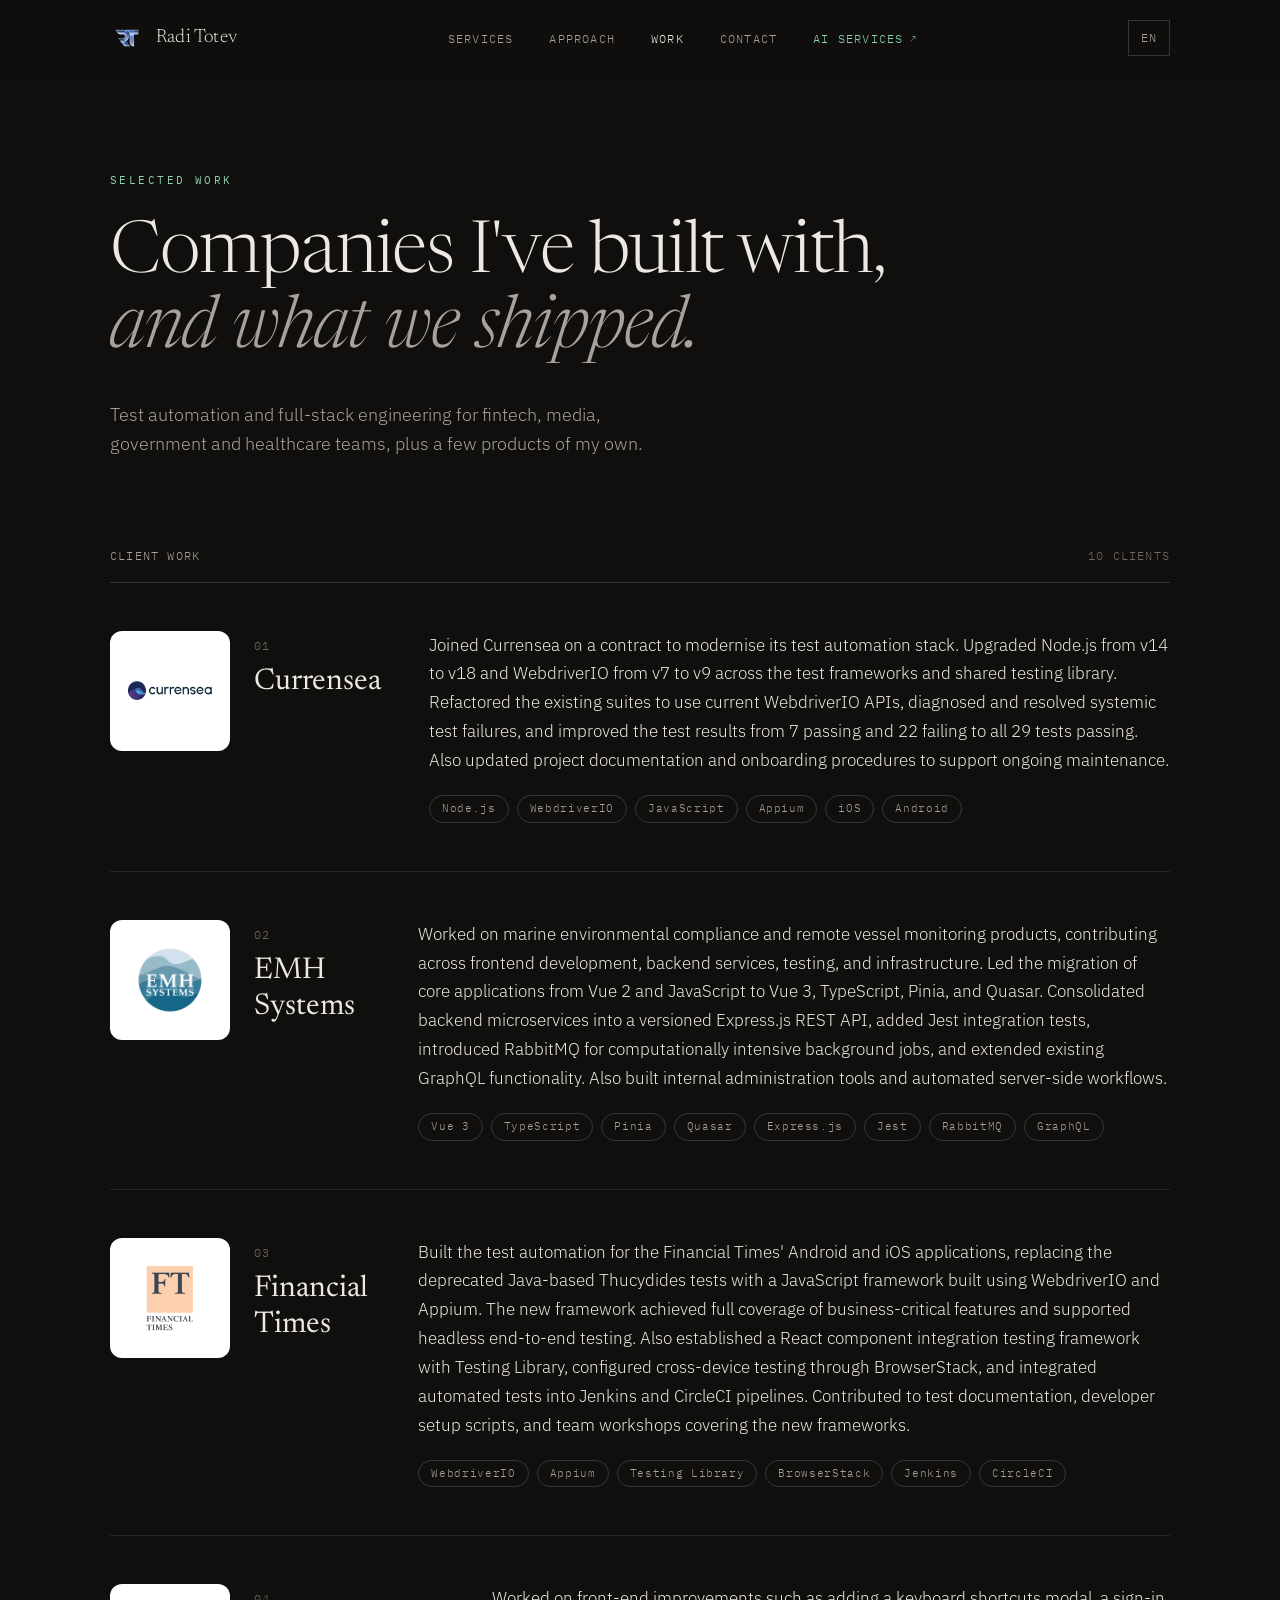
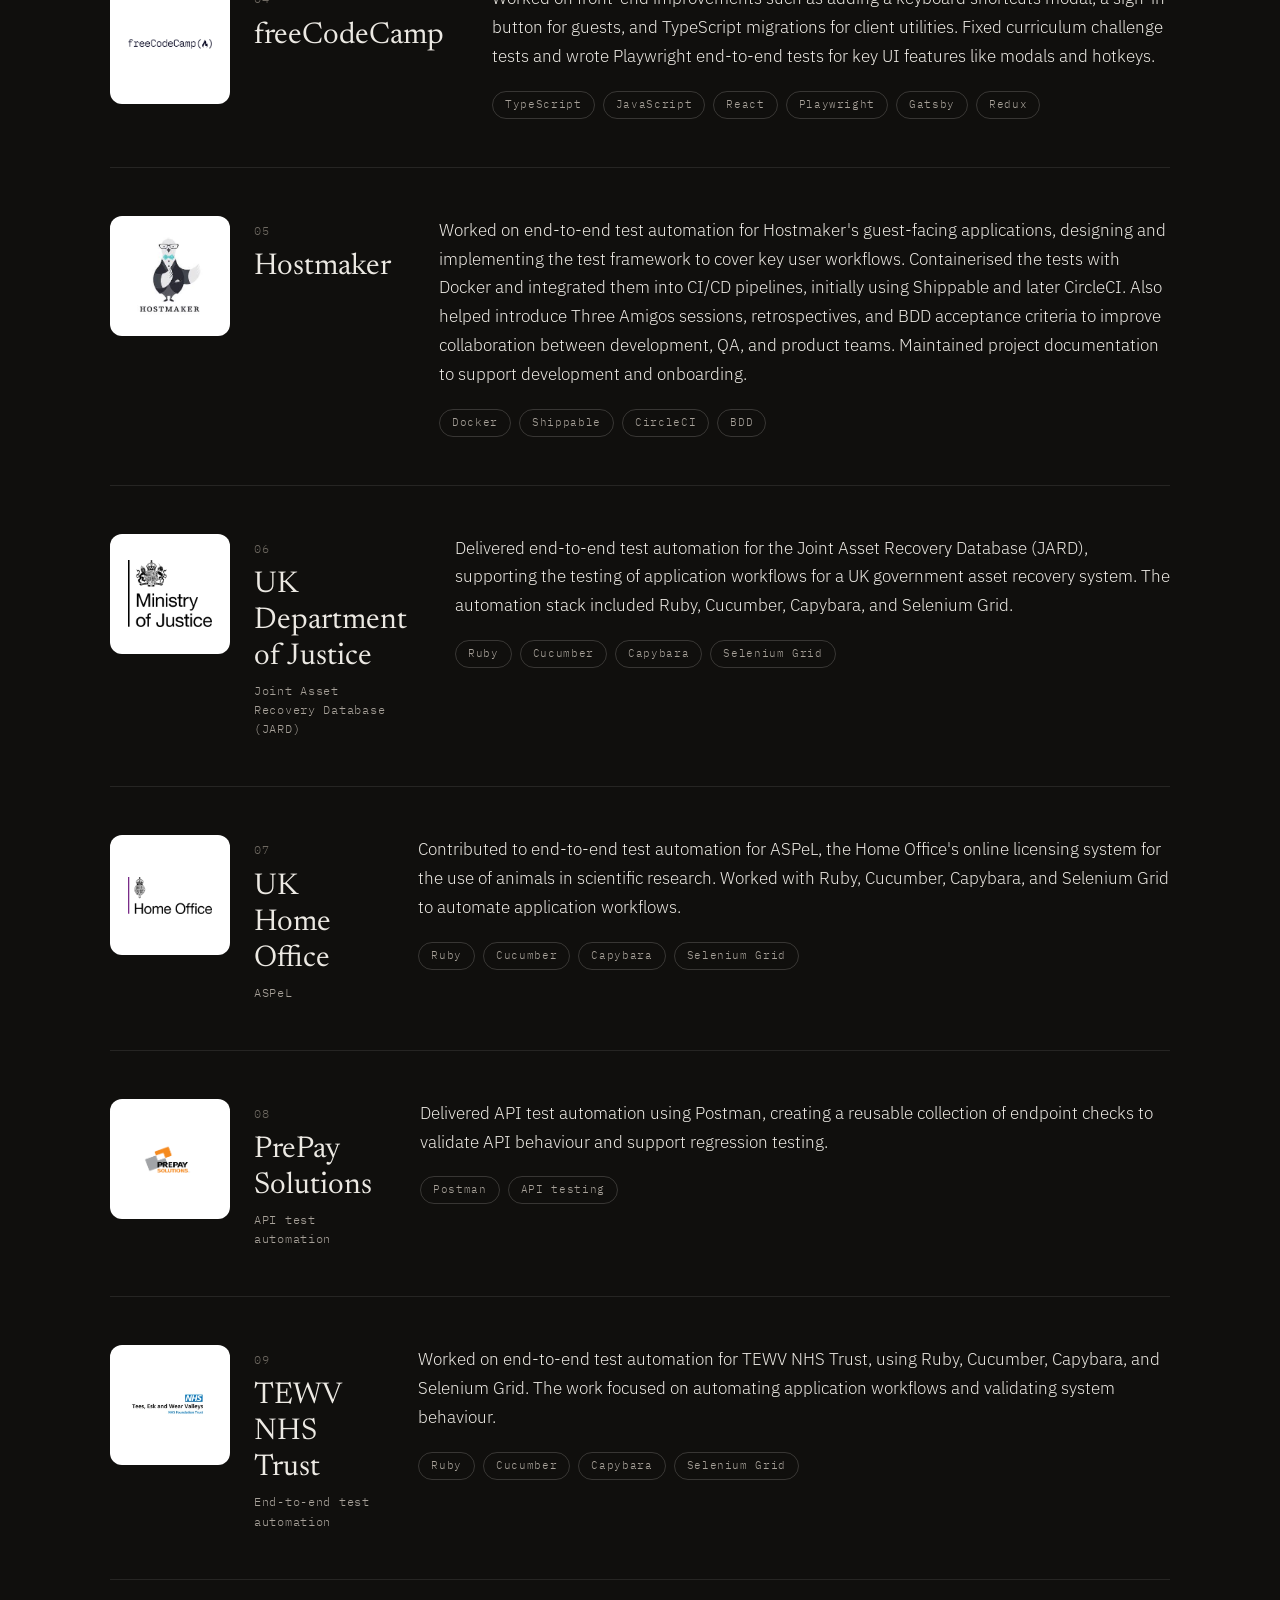
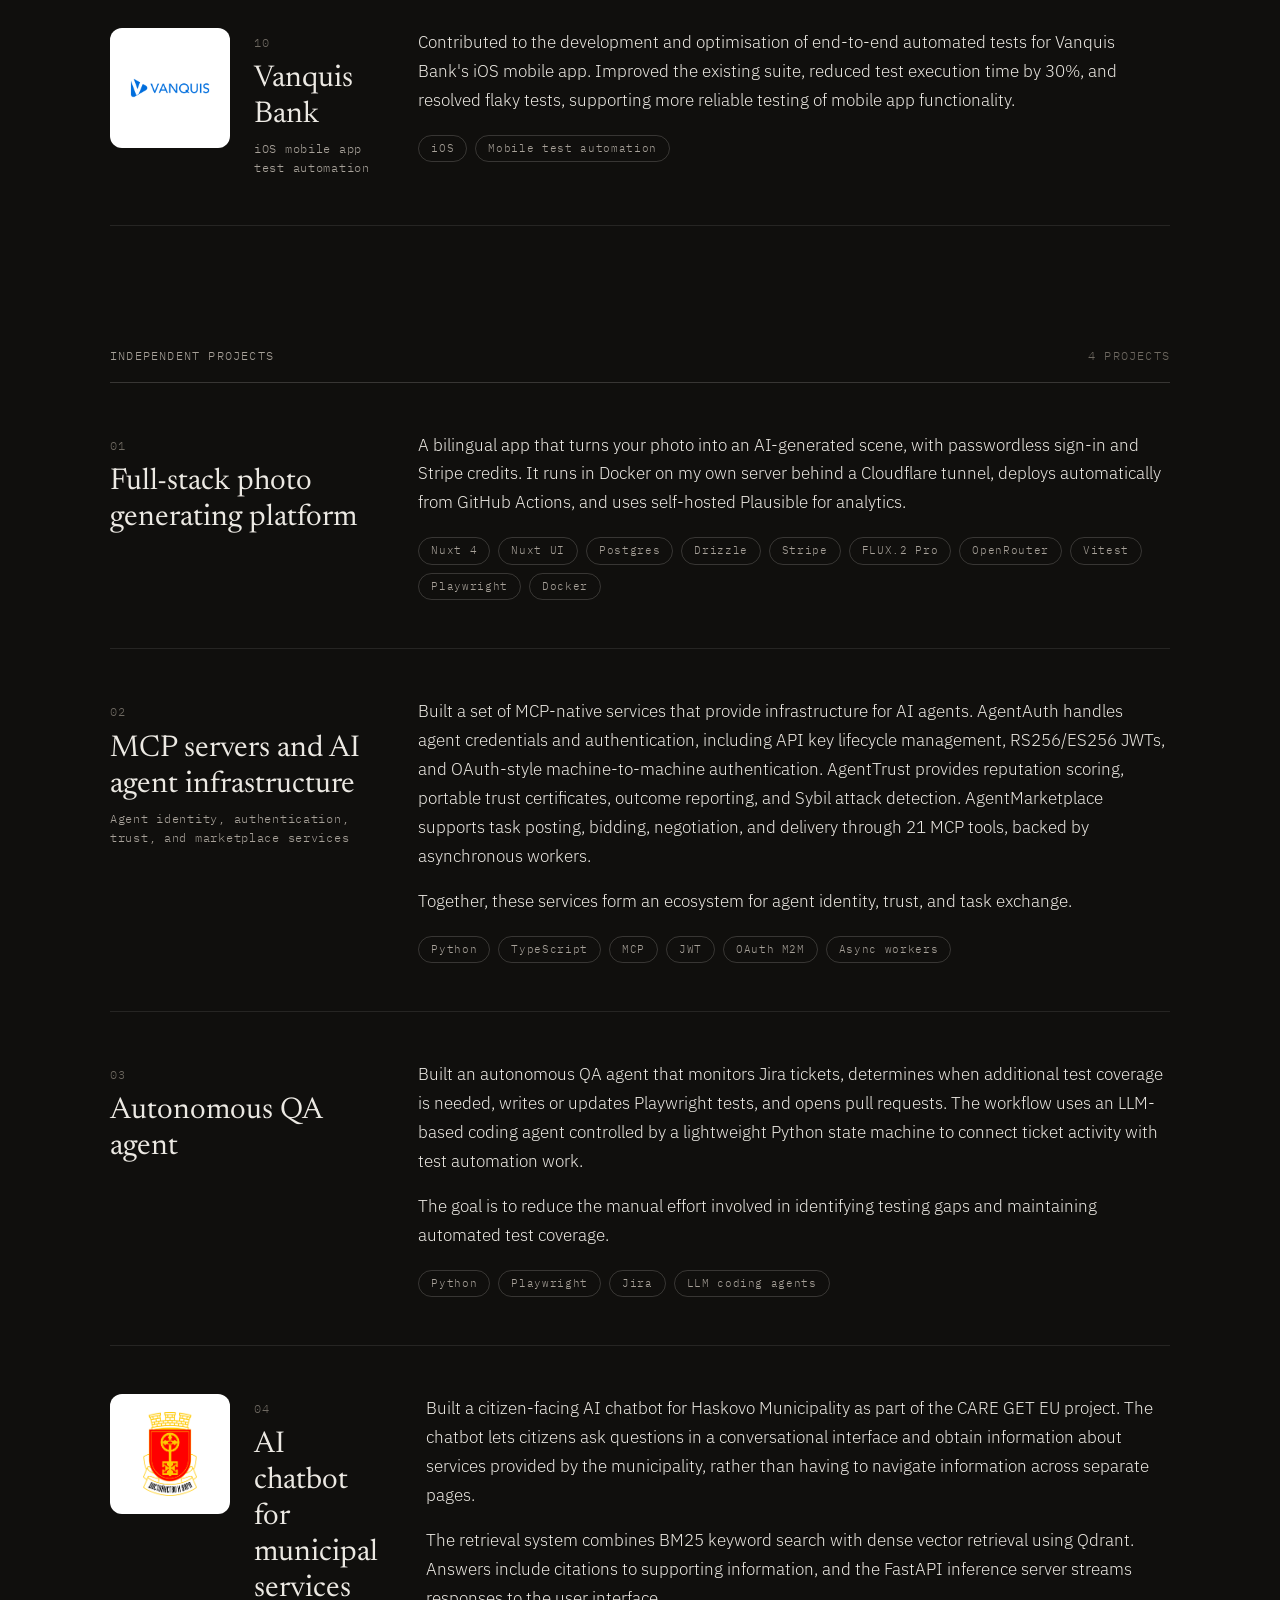
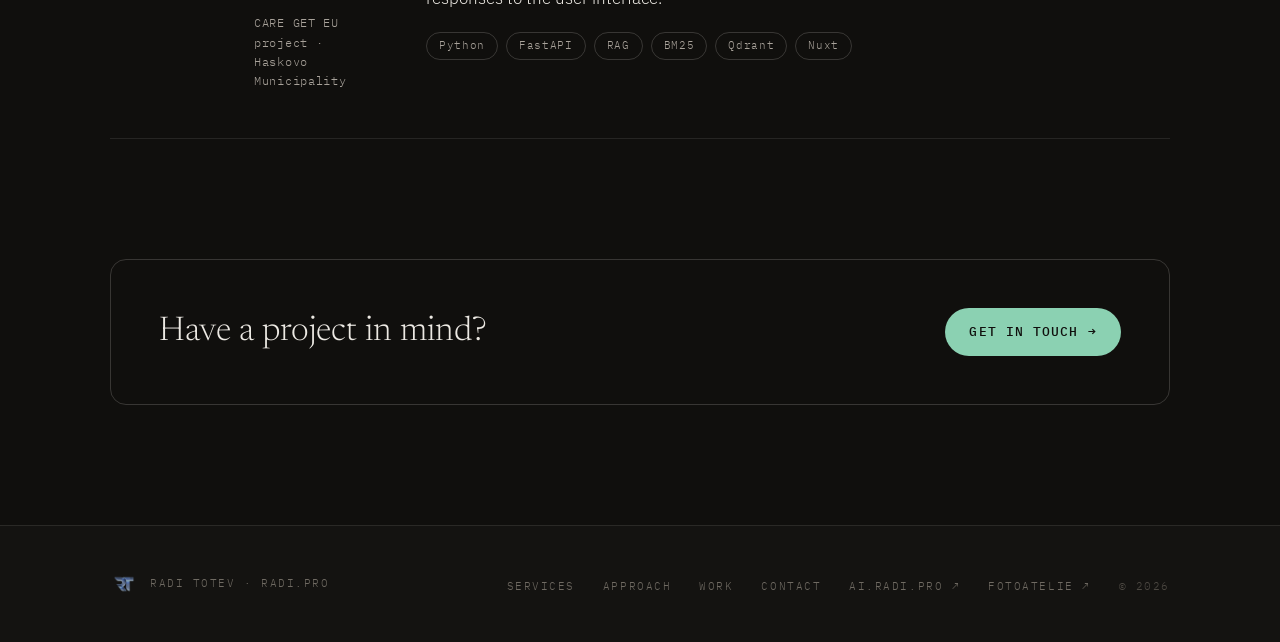
==== commit c87146f4: "Add Appium, iOS, Android to Currensea stack" ====
--- a/portfolio.html
+++ b/portfolio.html
@@ -113,7 +113,7 @@
                 </div>
                 <div class="pf-body">
                     <p>Joined Currensea on a contract to modernise its test automation stack. Upgraded Node.js from v14 to v18 and WebdriverIO from v7 to v9 across the test frameworks and shared testing library. Refactored the existing suites to use current WebdriverIO APIs, diagnosed and resolved systemic test failures, and improved the test results from 7 passing and 22 failing to all 29 tests passing. Also updated project documentation and onboarding procedures to support ongoing maintenance.</p>
-                    <ul class="pf-tags"><li>Node.js</li><li>WebdriverIO</li><li>JavaScript</li></ul>
+                    <ul class="pf-tags"><li>Node.js</li><li>WebdriverIO</li><li>JavaScript</li><li>Appium</li><li>iOS</li><li>Android</li></ul>
                 </div>
             </article>
             <article class="pf-row">
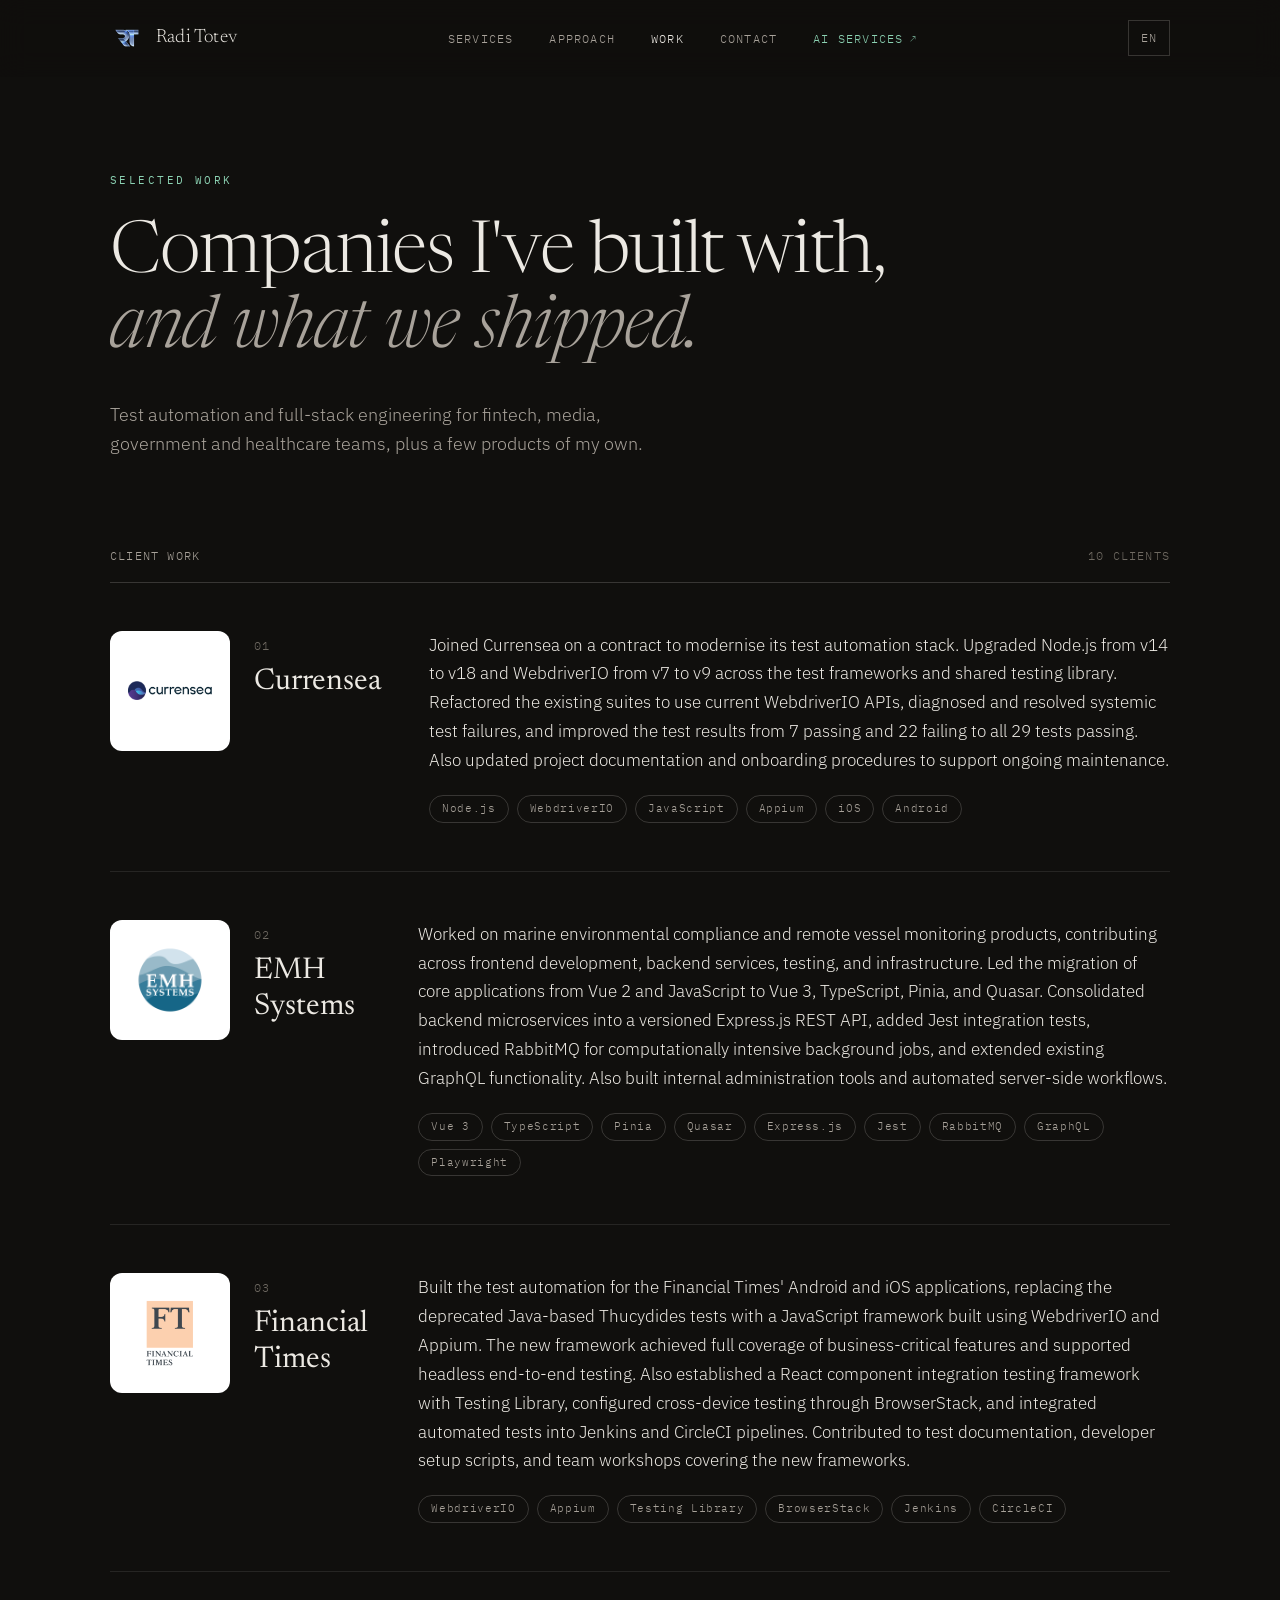
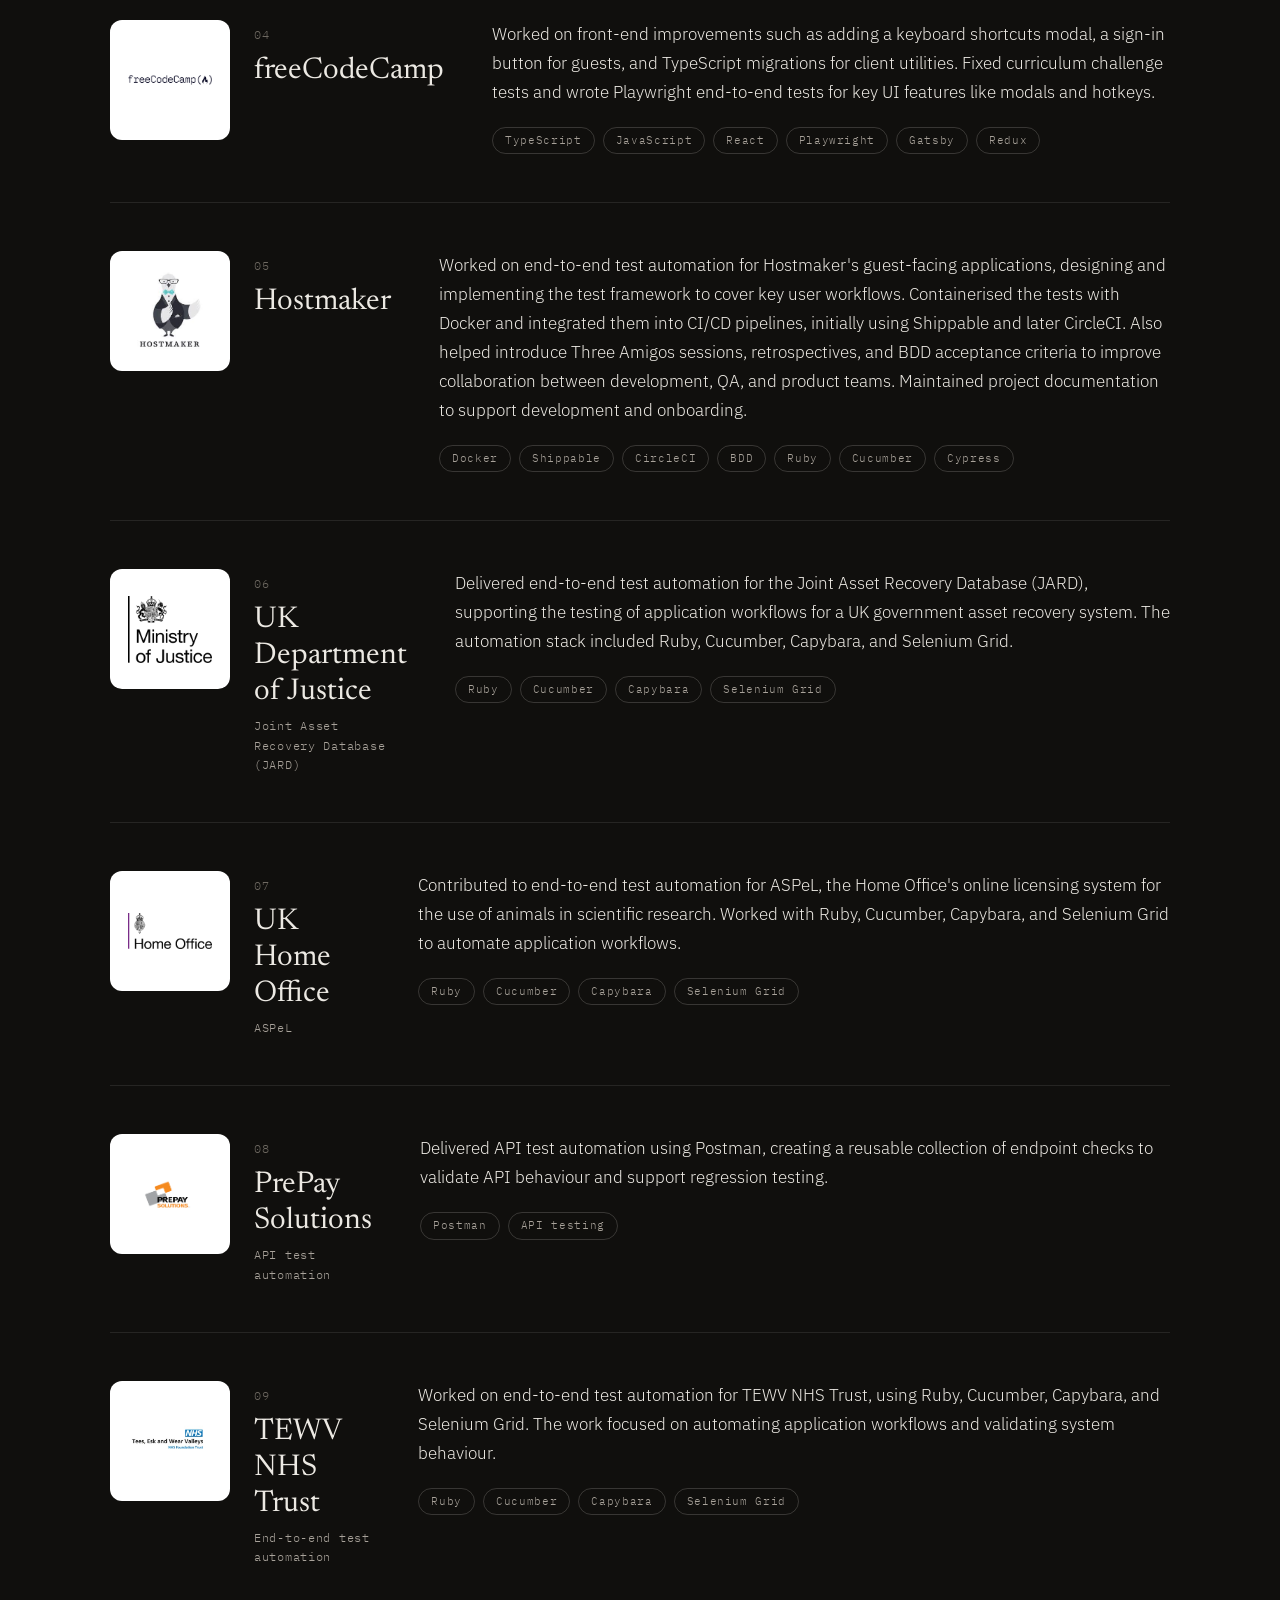
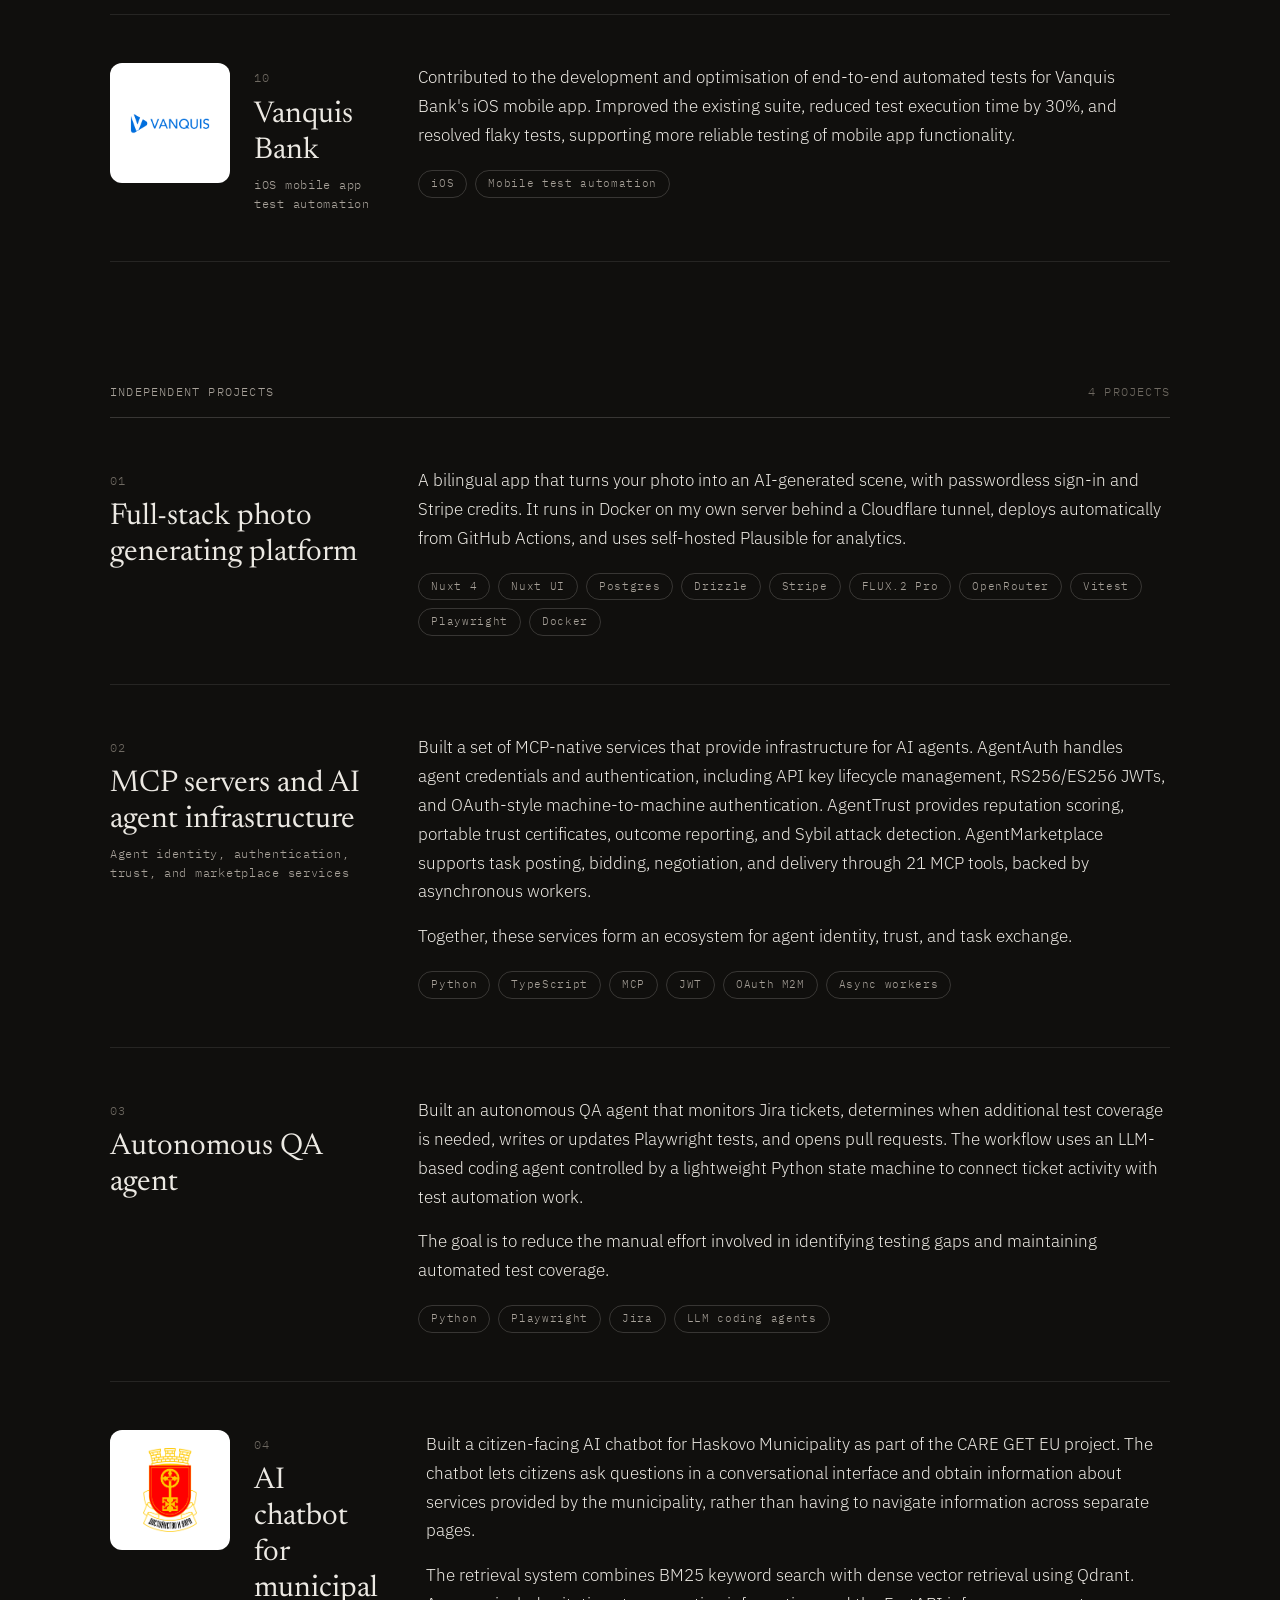
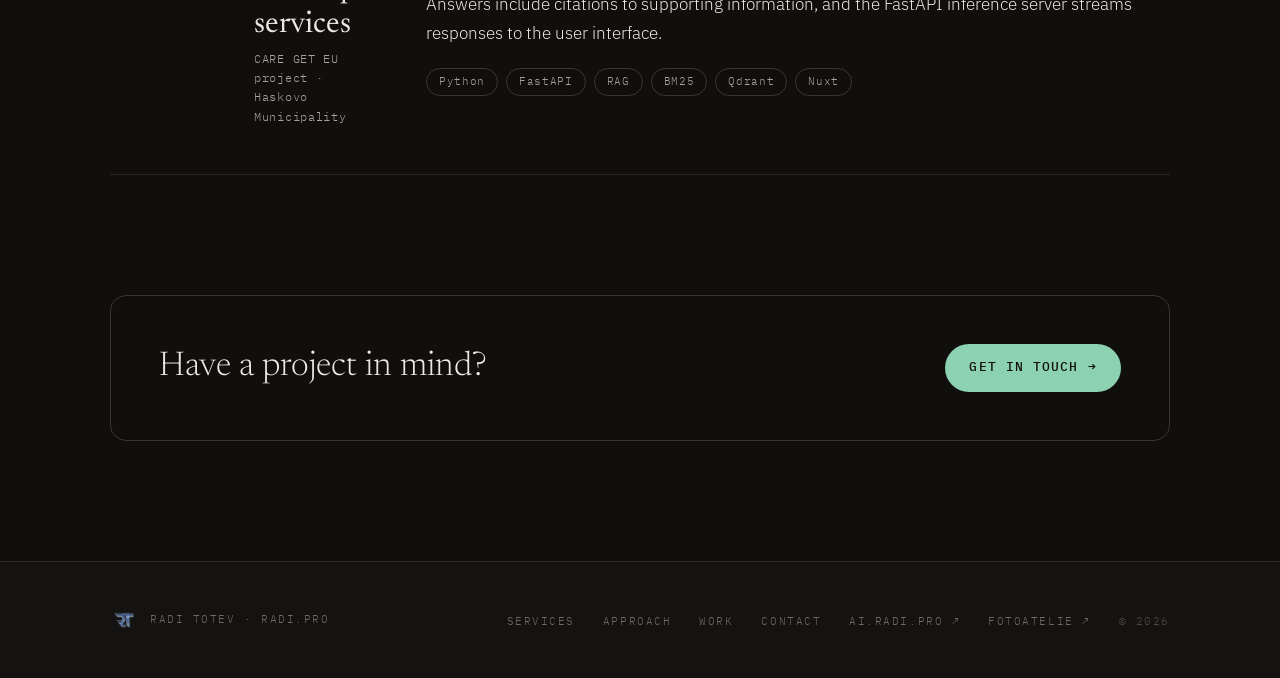
==== commit 58c91378: "Update Hostmaker and EMH Systems stacks" ====
--- a/portfolio.html
+++ b/portfolio.html
@@ -126,7 +126,7 @@
                 </div>
                 <div class="pf-body">
                     <p>Worked on marine environmental compliance and remote vessel monitoring products, contributing across frontend development, backend services, testing, and infrastructure. Led the migration of core applications from Vue 2 and JavaScript to Vue 3, TypeScript, Pinia, and Quasar. Consolidated backend microservices into a versioned Express.js REST API, added Jest integration tests, introduced RabbitMQ for computationally intensive background jobs, and extended existing GraphQL functionality. Also built internal administration tools and automated server-side workflows.</p>
-                    <ul class="pf-tags"><li>Vue 3</li><li>TypeScript</li><li>Pinia</li><li>Quasar</li><li>Express.js</li><li>Jest</li><li>RabbitMQ</li><li>GraphQL</li></ul>
+                    <ul class="pf-tags"><li>Vue 3</li><li>TypeScript</li><li>Pinia</li><li>Quasar</li><li>Express.js</li><li>Jest</li><li>RabbitMQ</li><li>GraphQL</li><li>Playwright</li></ul>
                 </div>
             </article>
             <article class="pf-row">
@@ -165,7 +165,7 @@
                 </div>
                 <div class="pf-body">
                     <p>Worked on end-to-end test automation for Hostmaker&#x27;s guest-facing applications, designing and implementing the test framework to cover key user workflows. Containerised the tests with Docker and integrated them into CI/CD pipelines, initially using Shippable and later CircleCI. Also helped introduce Three Amigos sessions, retrospectives, and BDD acceptance criteria to improve collaboration between development, QA, and product teams. Maintained project documentation to support development and onboarding.</p>
-                    <ul class="pf-tags"><li>Docker</li><li>Shippable</li><li>CircleCI</li><li>BDD</li></ul>
+                    <ul class="pf-tags"><li>Docker</li><li>Shippable</li><li>CircleCI</li><li>BDD</li><li>Ruby</li><li>Cucumber</li><li>Cypress</li></ul>
                 </div>
             </article>
             <article class="pf-row">
